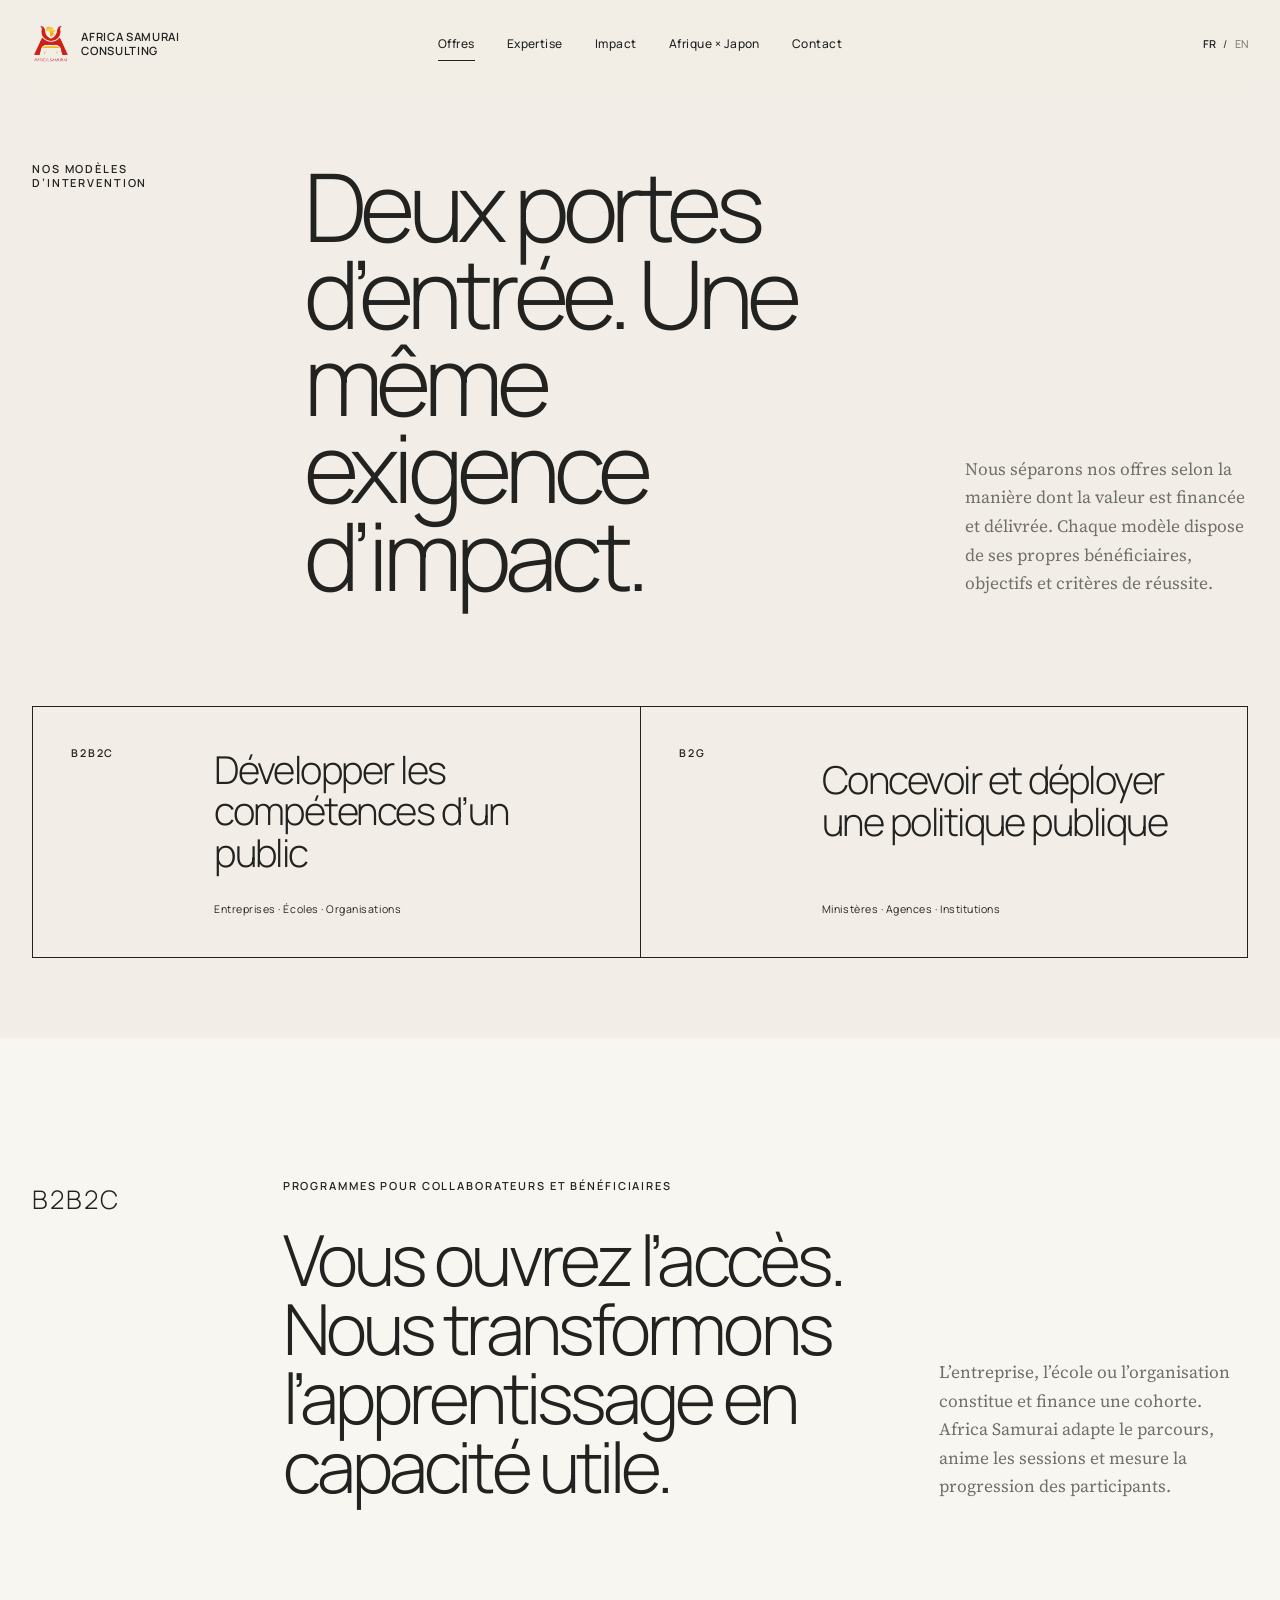
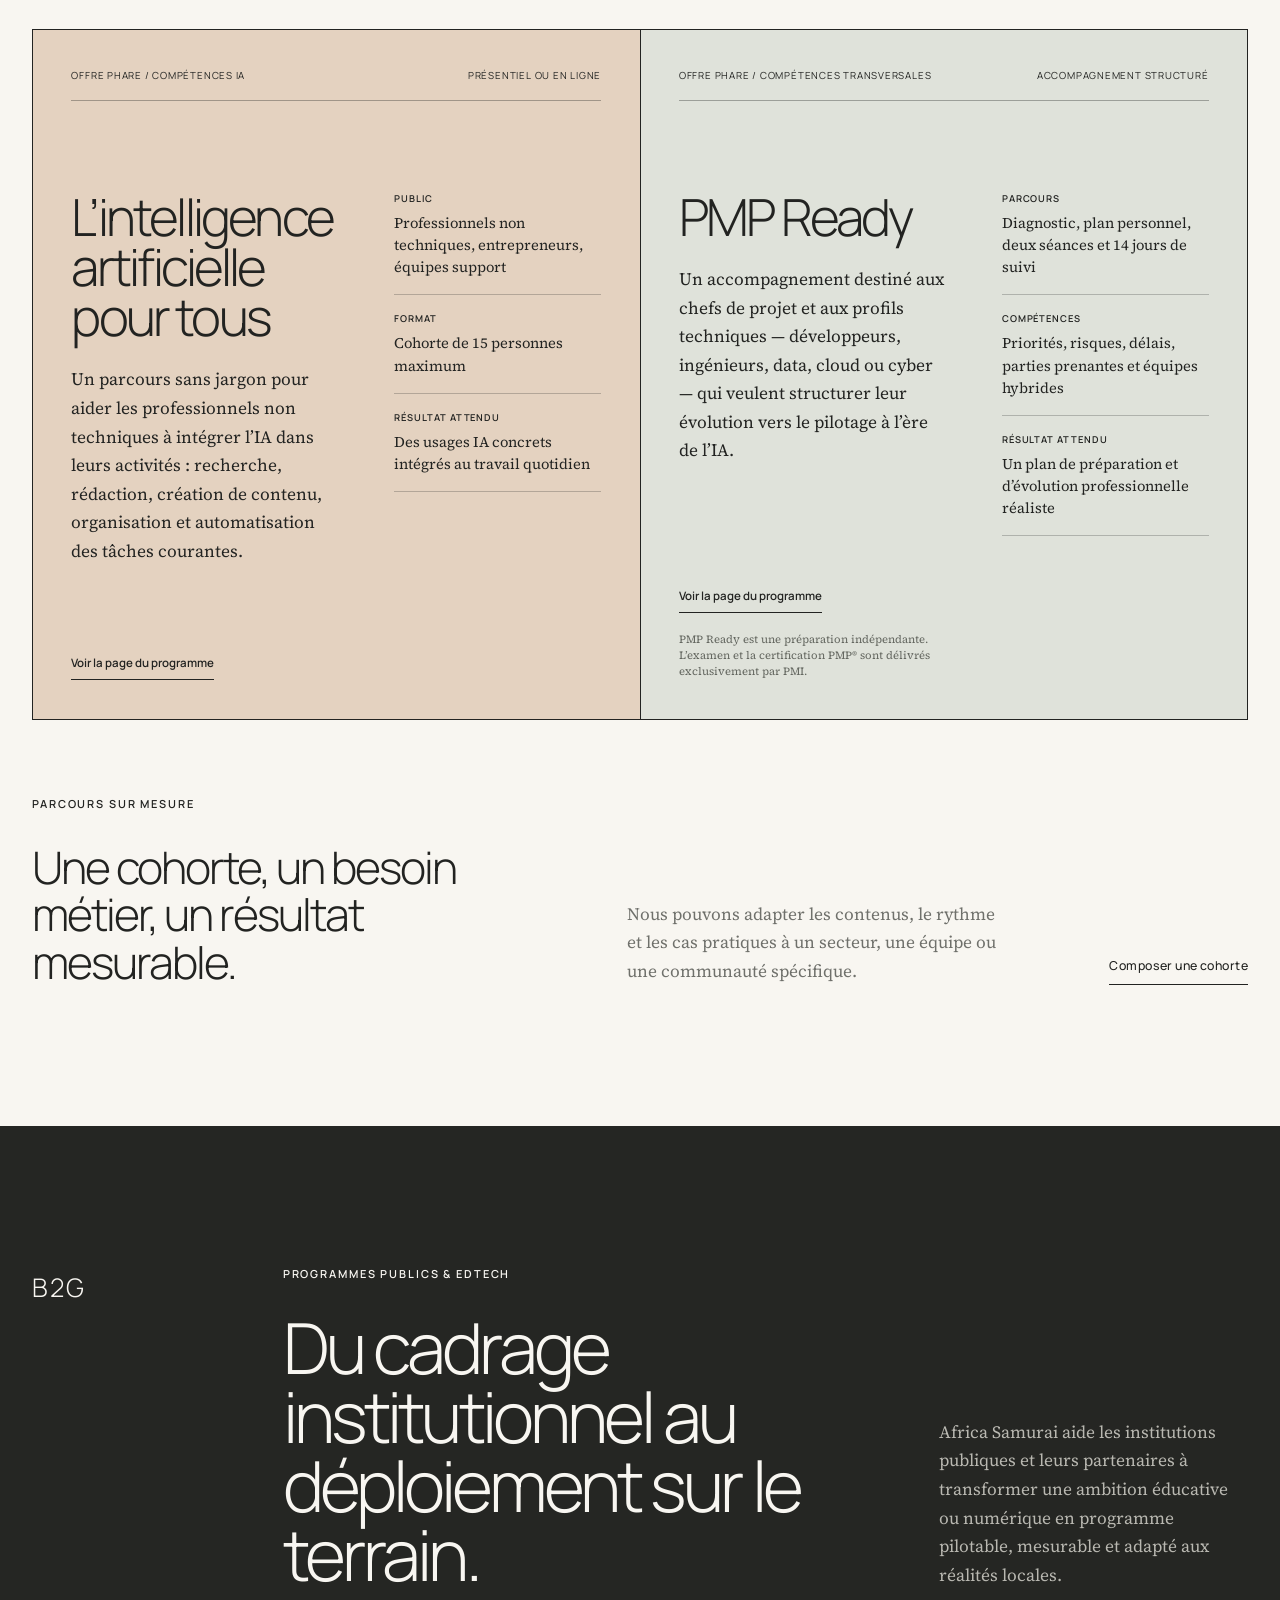
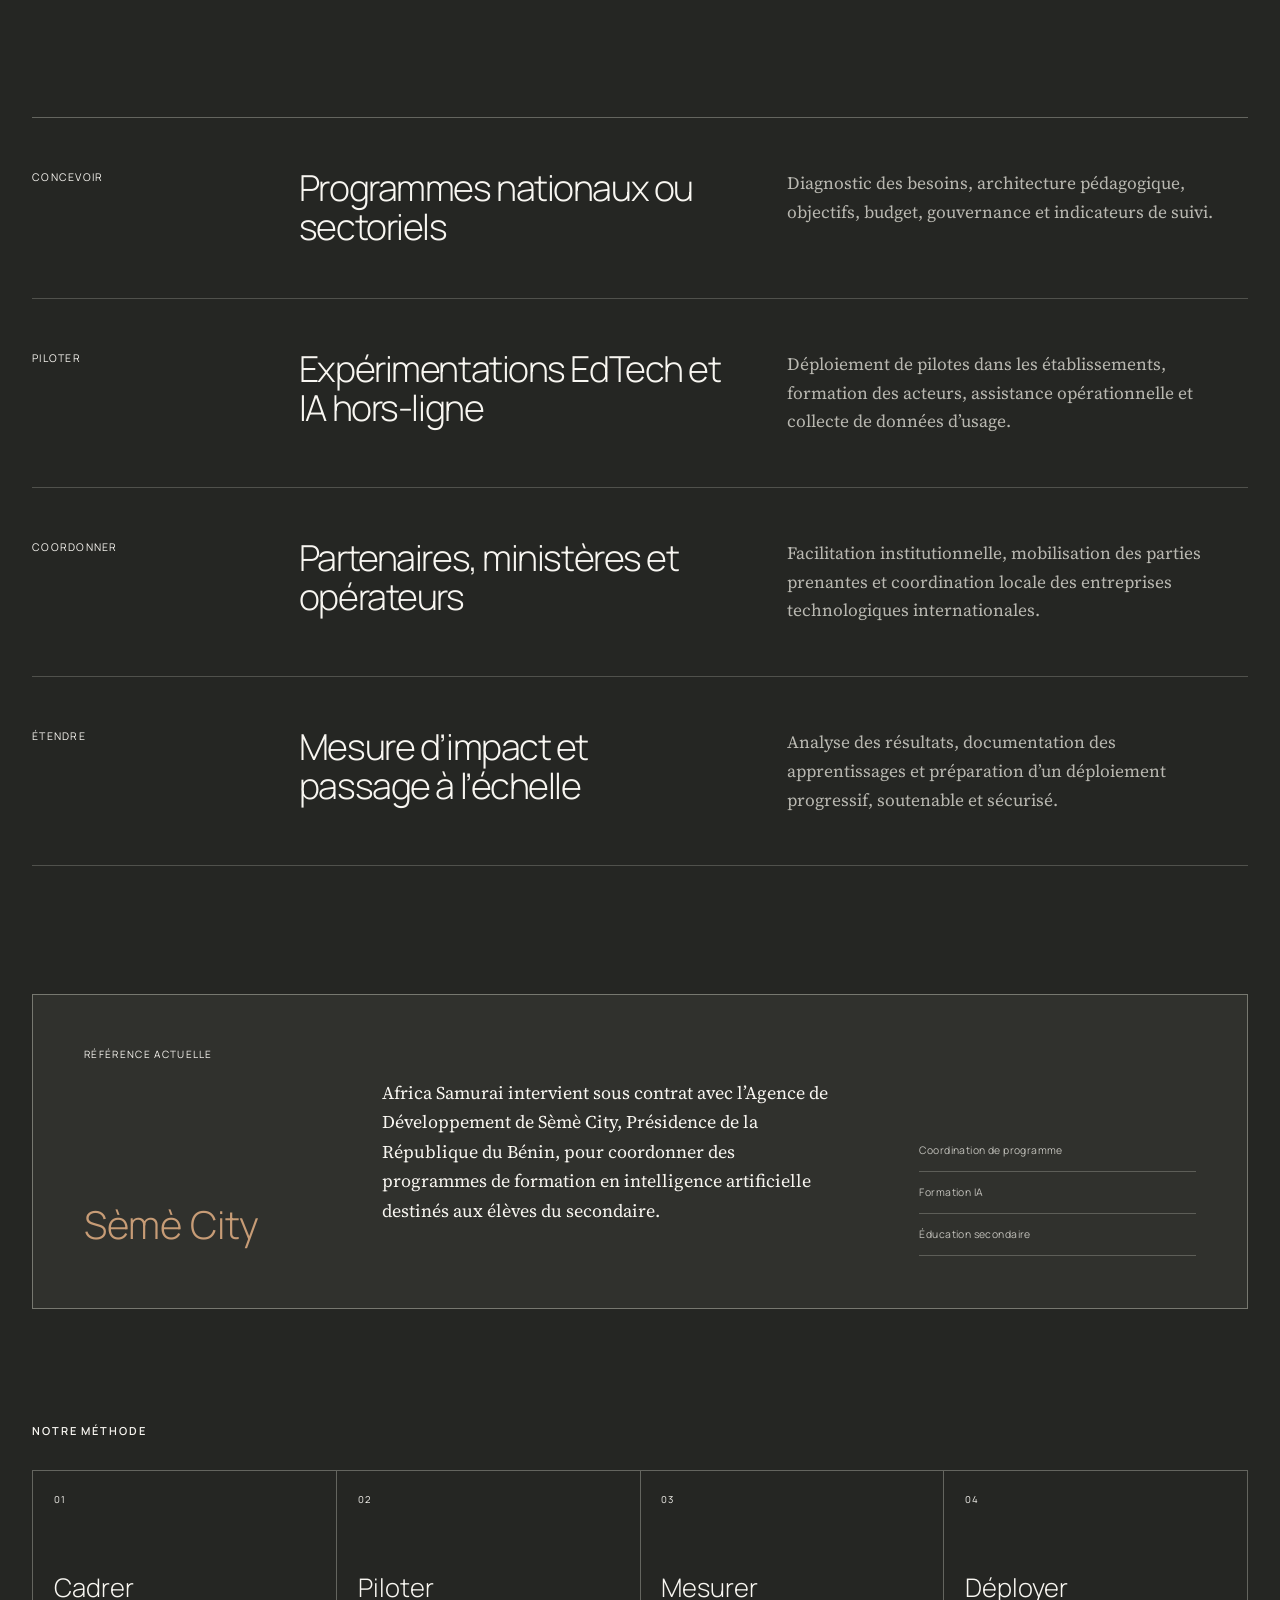
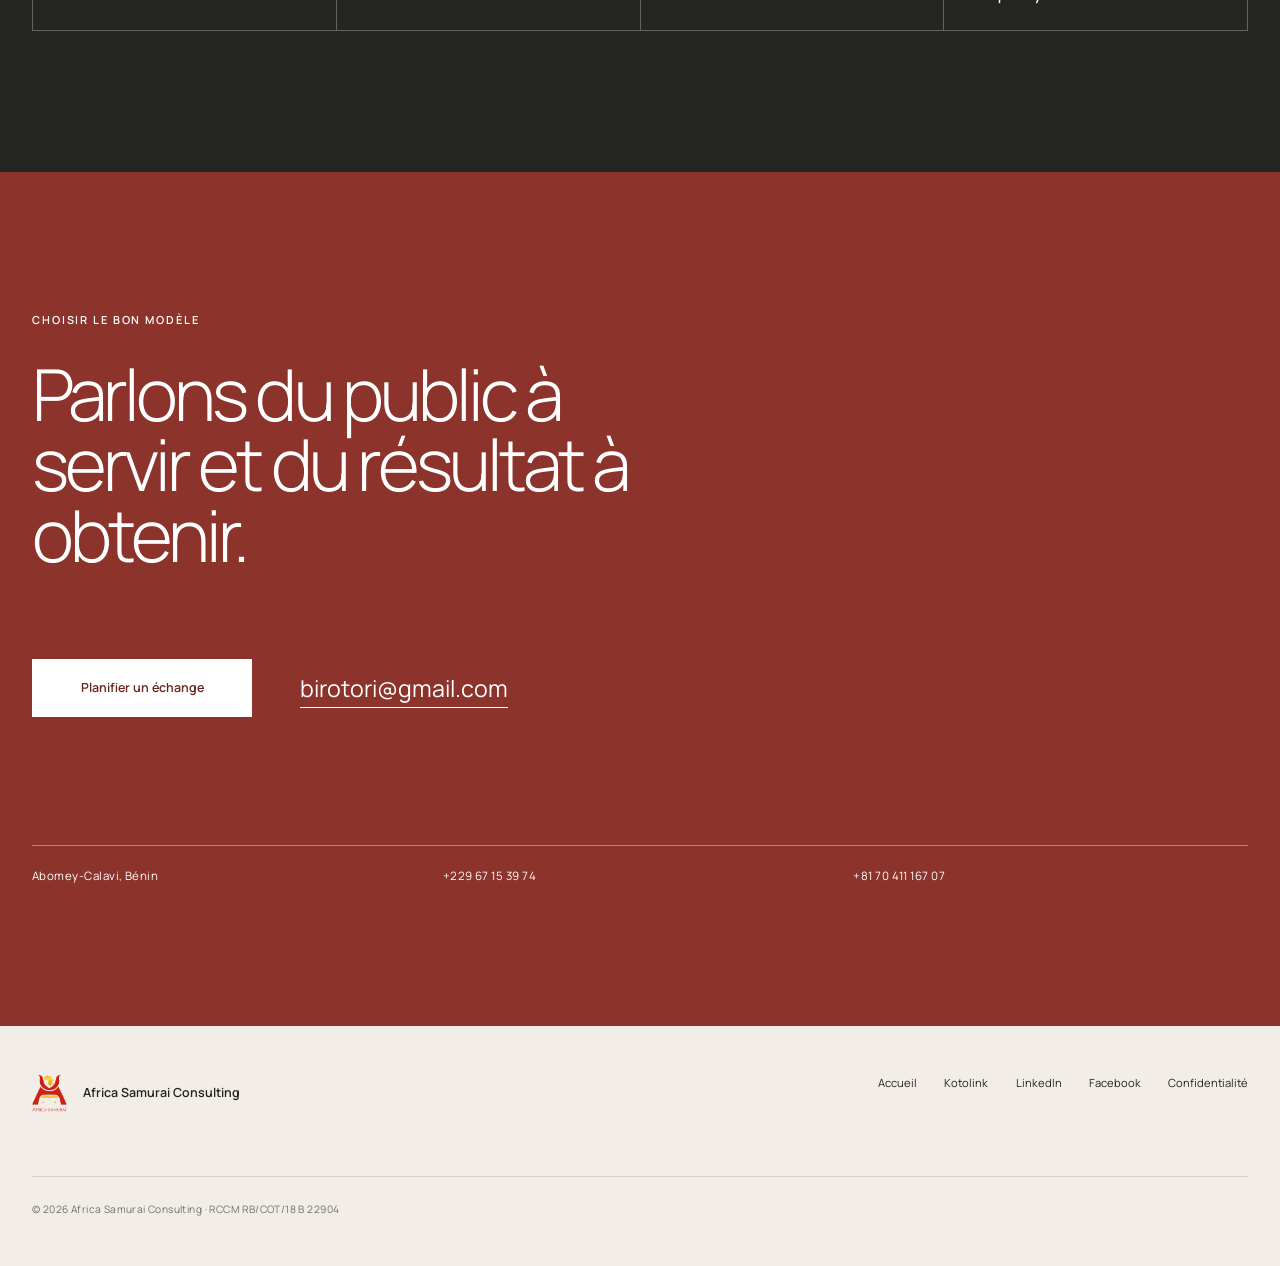
==== offres.html @ d0944535 "feat: ajouter les parcours d'offres B2B2C et B2G" ====
<!doctype html>
<html lang="fr">
<head>
  <meta charset="utf-8">
  <meta name="viewport" content="width=device-width, initial-scale=1">
  <meta name="description" content="Les offres B2B2C et B2G d’Africa Samurai Consulting : formation IA, préparation PMP, programmes publics, EdTech et déploiement institutionnel.">
  <meta name="theme-color" content="#f2eee7">
  <title>Nos offres — Africa Samurai Consulting</title>
  <link rel="icon" href="./assets/favicon.ico">
  <link rel="preconnect" href="https://fonts.googleapis.com">
  <link rel="preconnect" href="https://fonts.gstatic.com" crossorigin>
  <link href="https://fonts.googleapis.com/css2?family=Manrope:wght@300;400;500;600&family=Source+Serif+4:opsz,wght@8..60,400;8..60,500&display=swap" rel="stylesheet">
  <link rel="stylesheet" href="./style.css">
</head>
<body class="offers-page">
  <a class="skip-link" href="#main">Aller au contenu</a>

  <header class="site-header" id="top">
    <a class="brand" href="./index.html" aria-label="Africa Samurai Consulting, accueil">
      <span class="brand-mark">
        <img src="./assets/africa-samurai-logo.png" alt="">
      </span>
      <span class="brand-name">Africa Samurai<br>Consulting</span>
    </a>

    <nav class="desktop-nav" aria-label="Navigation principale">
      <a href="./offres.html" aria-current="page" data-copy-fr="Offres" data-copy-en="Offers">Offres</a>
      <a href="./index.html#expertise" data-copy-fr="Expertise" data-copy-en="Expertise">Expertise</a>
      <a href="./index.html#impact" data-copy-fr="Impact" data-copy-en="Impact">Impact</a>
      <a href="./index.html#japan" data-copy-fr="Afrique × Japon" data-copy-en="Africa × Japan">Afrique × Japon</a>
      <a href="#contact" data-copy-fr="Contact" data-copy-en="Contact">Contact</a>
    </nav>

    <div class="header-actions">
      <div class="language-switch" aria-label="Langue">
        <button type="button" class="language-button is-active" data-language="fr" aria-pressed="true">FR</button>
        <span aria-hidden="true">/</span>
        <button type="button" class="language-button" data-language="en" aria-pressed="false">EN</button>
      </div>
      <button class="menu-button" type="button" aria-expanded="false" aria-controls="mobile-nav">
        <span></span><span></span>
        <span class="sr-only">Ouvrir le menu</span>
      </button>
    </div>
  </header>

  <nav class="mobile-nav" id="mobile-nav" aria-label="Navigation mobile" aria-hidden="true">
    <a href="./offres.html" aria-current="page" data-copy-fr="Offres" data-copy-en="Offers">Offres</a>
    <a href="./index.html#expertise" data-copy-fr="Expertise" data-copy-en="Expertise">Expertise</a>
    <a href="./index.html#impact" data-copy-fr="Impact" data-copy-en="Impact">Impact</a>
    <a href="./index.html#japan" data-copy-fr="Afrique × Japon" data-copy-en="Africa × Japan">Afrique × Japon</a>
    <a href="#contact" data-copy-fr="Contact" data-copy-en="Contact">Contact</a>
  </nav>

  <main id="main">
    <section class="offers-hero section-shell">
      <div class="offers-intro reveal">
        <p class="eyebrow" data-copy-fr="Nos modèles d’intervention" data-copy-en="Our delivery models">Nos modèles d’intervention</p>
        <h1 data-copy-fr="Deux portes d’entrée. Une même exigence d’impact." data-copy-en="Two ways in. One standard of impact.">Deux portes d’entrée. Une même exigence d’impact.</h1>
        <p data-copy-fr="Nous séparons nos offres selon la manière dont la valeur est financée et délivrée. Chaque modèle dispose de ses propres bénéficiaires, objectifs et critères de réussite." data-copy-en="We separate our offers according to how value is funded and delivered. Each model has its own beneficiaries, objectives and success criteria.">
          Nous séparons nos offres selon la manière dont la valeur est financée et délivrée. Chaque modèle dispose de ses propres bénéficiaires, objectifs et critères de réussite.
        </p>
      </div>

      <div class="model-selector reveal" data-delay="120">
        <a class="model-choice model-choice--b2b2c" href="#b2b2c">
          <span>B2B2C</span>
          <strong data-copy-fr="Développer les compétences d’un public" data-copy-en="Build the capabilities of an audience">Développer les compétences d’un public</strong>
          <small data-copy-fr="Entreprises · Écoles · Organisations" data-copy-en="Companies · Schools · Organisations">Entreprises · Écoles · Organisations</small>
        </a>
        <a class="model-choice model-choice--b2g" href="#b2g">
          <span>B2G</span>
          <strong data-copy-fr="Concevoir et déployer une politique publique" data-copy-en="Design and deliver a public programme">Concevoir et déployer une politique publique</strong>
          <small data-copy-fr="Ministères · Agences · Institutions" data-copy-en="Ministries · Agencies · Institutions">Ministères · Agences · Institutions</small>
        </a>
      </div>
    </section>

    <section class="model-section model-section--b2b2c" id="b2b2c">
      <div class="section-shell">
        <div class="model-header">
          <div class="model-code reveal">B2B2C</div>
          <div class="model-title reveal" data-delay="80">
            <p class="eyebrow" data-copy-fr="Programmes pour collaborateurs et bénéficiaires" data-copy-en="Programmes for employees and beneficiaries">Programmes pour collaborateurs et bénéficiaires</p>
            <h2 data-copy-fr="Vous ouvrez l’accès. Nous transformons l’apprentissage en capacité utile." data-copy-en="You open access. We turn learning into useful capability.">
              Vous ouvrez l’accès. Nous transformons l’apprentissage en capacité utile.
            </h2>
          </div>
          <div class="model-explanation reveal" data-delay="160">
            <p data-copy-fr="L’entreprise, l’école ou l’organisation constitue et finance une cohorte. Africa Samurai adapte le parcours, anime les sessions et mesure la progression des participants." data-copy-en="The company, school or organisation forms and funds a cohort. Africa Samurai adapts the pathway, delivers the sessions and measures participant progress.">
              L’entreprise, l’école ou l’organisation constitue et finance une cohorte. Africa Samurai adapte le parcours, anime les sessions et mesure la progression des participants.
            </p>
          </div>
        </div>

        <div class="flagship-programmes">
          <article class="programme programme--ia reveal">
            <div class="programme-topline">
              <span data-copy-fr="Offre phare / Compétences IA" data-copy-en="Flagship / AI capabilities">Offre phare / Compétences IA</span>
              <span data-copy-fr="Présentiel ou en ligne" data-copy-en="In person or online">Présentiel ou en ligne</span>
            </div>
            <div class="programme-body">
              <div>
                <h3 data-copy-fr="L’intelligence artificielle pour tous" data-copy-en="Artificial intelligence for everyone">L’intelligence artificielle pour tous</h3>
                <p data-copy-fr="Un parcours sans jargon pour aider les professionnels non techniques à intégrer l’IA dans leurs activités : recherche, rédaction, création de contenu, organisation et automatisation des tâches courantes." data-copy-en="A jargon-free pathway helping non-technical professionals integrate AI into their work: research, writing, content creation, organisation and everyday task automation.">
                  Un parcours sans jargon pour aider les professionnels non techniques à intégrer l’IA dans leurs activités : recherche, rédaction, création de contenu, organisation et automatisation des tâches courantes.
                </p>
              </div>
              <dl class="programme-facts">
                <div>
                  <dt data-copy-fr="Public" data-copy-en="Audience">Public</dt>
                  <dd data-copy-fr="Professionnels non techniques, entrepreneurs, équipes support" data-copy-en="Non-technical professionals, entrepreneurs, support teams">Professionnels non techniques, entrepreneurs, équipes support</dd>
                </div>
                <div>
                  <dt data-copy-fr="Format" data-copy-en="Format">Format</dt>
                  <dd data-copy-fr="Cohorte de 15 personnes maximum" data-copy-en="Cohorts of up to 15 participants">Cohorte de 15 personnes maximum</dd>
                </div>
                <div>
                  <dt data-copy-fr="Résultat attendu" data-copy-en="Expected outcome">Résultat attendu</dt>
                  <dd data-copy-fr="Des usages IA concrets intégrés au travail quotidien" data-copy-en="Practical AI use cases embedded in daily work">Des usages IA concrets intégrés au travail quotidien</dd>
                </div>
              </dl>
            </div>
            <a class="programme-link" href="https://page.laforge-hub.com/ia-pour-tous" target="_blank" rel="noopener" data-copy-fr="Voir la page du programme" data-copy-en="View programme page">Voir la page du programme</a>
          </article>

          <article class="programme programme--pmp reveal">
            <div class="programme-topline">
              <span data-copy-fr="Offre phare / Compétences transversales" data-copy-en="Flagship / Cross-functional skills">Offre phare / Compétences transversales</span>
              <span data-copy-fr="Accompagnement structuré" data-copy-en="Structured support">Accompagnement structuré</span>
            </div>
            <div class="programme-body">
              <div>
                <h3>PMP Ready</h3>
                <p data-copy-fr="Un accompagnement destiné aux chefs de projet et aux profils techniques — développeurs, ingénieurs, data, cloud ou cyber — qui veulent structurer leur évolution vers le pilotage à l’ère de l’IA." data-copy-en="Support for project managers and technical profiles — developers, engineers, data, cloud or cyber specialists — seeking to structure their transition into leadership in the AI era.">
                  Un accompagnement destiné aux chefs de projet et aux profils techniques — développeurs, ingénieurs, data, cloud ou cyber — qui veulent structurer leur évolution vers le pilotage à l’ère de l’IA.
                </p>
              </div>
              <dl class="programme-facts">
                <div>
                  <dt data-copy-fr="Parcours" data-copy-en="Pathway">Parcours</dt>
                  <dd data-copy-fr="Diagnostic, plan personnel, deux séances et 14 jours de suivi" data-copy-en="Assessment, personal plan, two sessions and 14 days of follow-up">Diagnostic, plan personnel, deux séances et 14 jours de suivi</dd>
                </div>
                <div>
                  <dt data-copy-fr="Compétences" data-copy-en="Capabilities">Compétences</dt>
                  <dd data-copy-fr="Priorités, risques, délais, parties prenantes et équipes hybrides" data-copy-en="Priorities, risks, timelines, stakeholders and hybrid teams">Priorités, risques, délais, parties prenantes et équipes hybrides</dd>
                </div>
                <div>
                  <dt data-copy-fr="Résultat attendu" data-copy-en="Expected outcome">Résultat attendu</dt>
                  <dd data-copy-fr="Un plan de préparation et d’évolution professionnelle réaliste" data-copy-en="A realistic preparation and career development plan">Un plan de préparation et d’évolution professionnelle réaliste</dd>
                </div>
              </dl>
            </div>
            <a class="programme-link" href="https://page.laforge-hub.com/pmp-ready" target="_blank" rel="noopener" data-copy-fr="Voir la page du programme" data-copy-en="View programme page">Voir la page du programme</a>
            <p class="programme-disclaimer" data-copy-fr="PMP Ready est une préparation indépendante. L’examen et la certification PMP® sont délivrés exclusivement par PMI." data-copy-en="PMP Ready is an independent preparation programme. The PMP® exam and certification are delivered exclusively by PMI.">
              PMP Ready est une préparation indépendante. L’examen et la certification PMP® sont délivrés exclusivement par PMI.
            </p>
          </article>
        </div>

        <div class="cohort-strip reveal">
          <div>
            <p class="eyebrow" data-copy-fr="Parcours sur mesure" data-copy-en="Tailored pathways">Parcours sur mesure</p>
            <h3 data-copy-fr="Une cohorte, un besoin métier, un résultat mesurable." data-copy-en="One cohort, one business need, one measurable outcome.">Une cohorte, un besoin métier, un résultat mesurable.</h3>
          </div>
          <p data-copy-fr="Nous pouvons adapter les contenus, le rythme et les cas pratiques à un secteur, une équipe ou une communauté spécifique." data-copy-en="We can adapt content, pace and practical cases to a specific sector, team or community.">
            Nous pouvons adapter les contenus, le rythme et les cas pratiques à un secteur, une équipe ou une communauté spécifique.
          </p>
          <button class="text-link calendly-trigger" type="button" data-copy-fr="Composer une cohorte" data-copy-en="Build a cohort">Composer une cohorte</button>
        </div>
      </div>
    </section>

    <section class="model-section model-section--b2g" id="b2g">
      <div class="section-shell">
        <div class="model-header">
          <div class="model-code reveal">B2G</div>
          <div class="model-title reveal" data-delay="80">
            <p class="eyebrow" data-copy-fr="Programmes publics & EdTech" data-copy-en="Public programmes & EdTech">Programmes publics & EdTech</p>
            <h2 data-copy-fr="Du cadrage institutionnel au déploiement sur le terrain." data-copy-en="From institutional framing to field delivery.">Du cadrage institutionnel au déploiement sur le terrain.</h2>
          </div>
          <div class="model-explanation reveal" data-delay="160">
            <p data-copy-fr="Africa Samurai aide les institutions publiques et leurs partenaires à transformer une ambition éducative ou numérique en programme pilotable, mesurable et adapté aux réalités locales." data-copy-en="Africa Samurai helps public institutions and their partners turn an education or digital ambition into a manageable, measurable programme adapted to local realities.">
              Africa Samurai aide les institutions publiques et leurs partenaires à transformer une ambition éducative ou numérique en programme pilotable, mesurable et adapté aux réalités locales.
            </p>
          </div>
        </div>

        <div class="government-capabilities">
          <article class="government-row reveal">
            <span data-copy-fr="Concevoir" data-copy-en="Design">Concevoir</span>
            <h3 data-copy-fr="Programmes nationaux ou sectoriels" data-copy-en="National or sector programmes">Programmes nationaux ou sectoriels</h3>
            <p data-copy-fr="Diagnostic des besoins, architecture pédagogique, objectifs, budget, gouvernance et indicateurs de suivi." data-copy-en="Needs assessment, learning architecture, objectives, budget, governance and monitoring indicators.">
              Diagnostic des besoins, architecture pédagogique, objectifs, budget, gouvernance et indicateurs de suivi.
            </p>
          </article>
          <article class="government-row reveal">
            <span data-copy-fr="Piloter" data-copy-en="Pilot">Piloter</span>
            <h3 data-copy-fr="Expérimentations EdTech et IA hors-ligne" data-copy-en="EdTech and offline AI pilots">Expérimentations EdTech et IA hors-ligne</h3>
            <p data-copy-fr="Déploiement de pilotes dans les établissements, formation des acteurs, assistance opérationnelle et collecte de données d’usage." data-copy-en="Deployment of school pilots, stakeholder training, operational support and usage data collection.">
              Déploiement de pilotes dans les établissements, formation des acteurs, assistance opérationnelle et collecte de données d’usage.
            </p>
          </article>
          <article class="government-row reveal">
            <span data-copy-fr="Coordonner" data-copy-en="Coordinate">Coordonner</span>
            <h3 data-copy-fr="Partenaires, ministères et opérateurs" data-copy-en="Partners, ministries and operators">Partenaires, ministères et opérateurs</h3>
            <p data-copy-fr="Facilitation institutionnelle, mobilisation des parties prenantes et coordination locale des entreprises technologiques internationales." data-copy-en="Institutional facilitation, stakeholder mobilisation and local coordination of international technology companies.">
              Facilitation institutionnelle, mobilisation des parties prenantes et coordination locale des entreprises technologiques internationales.
            </p>
          </article>
          <article class="government-row reveal">
            <span data-copy-fr="Étendre" data-copy-en="Scale">Étendre</span>
            <h3 data-copy-fr="Mesure d’impact et passage à l’échelle" data-copy-en="Impact measurement and scale-up">Mesure d’impact et passage à l’échelle</h3>
            <p data-copy-fr="Analyse des résultats, documentation des apprentissages et préparation d’un déploiement progressif, soutenable et sécurisé." data-copy-en="Results analysis, learning documentation and preparation for gradual, sustainable and secure deployment.">
              Analyse des résultats, documentation des apprentissages et préparation d’un déploiement progressif, soutenable et sécurisé.
            </p>
          </article>
        </div>

        <div class="public-proof reveal">
          <div class="public-proof-label">
            <span data-copy-fr="Référence actuelle" data-copy-en="Current reference">Référence actuelle</span>
            <strong>Sèmè City</strong>
          </div>
          <p data-copy-fr="Africa Samurai intervient sous contrat avec l’Agence de Développement de Sèmè City, Présidence de la République du Bénin, pour coordonner des programmes de formation en intelligence artificielle destinés aux élèves du secondaire." data-copy-en="Africa Samurai is contracted by the Sèmè City Development Agency, Presidency of the Republic of Benin, to coordinate artificial intelligence training programmes for secondary-school students.">
            Africa Samurai intervient sous contrat avec l’Agence de Développement de Sèmè City, Présidence de la République du Bénin, pour coordonner des programmes de formation en intelligence artificielle destinés aux élèves du secondaire.
          </p>
          <div class="public-proof-meta">
            <span data-copy-fr="Coordination de programme" data-copy-en="Programme coordination">Coordination de programme</span>
            <span data-copy-fr="Formation IA" data-copy-en="AI training">Formation IA</span>
            <span data-copy-fr="Éducation secondaire" data-copy-en="Secondary education">Éducation secondaire</span>
          </div>
        </div>

        <div class="b2g-process reveal">
          <p class="eyebrow" data-copy-fr="Notre méthode" data-copy-en="Our method">Notre méthode</p>
          <ol>
            <li><span>01</span><strong data-copy-fr="Cadrer" data-copy-en="Frame">Cadrer</strong></li>
            <li><span>02</span><strong data-copy-fr="Piloter" data-copy-en="Pilot">Piloter</strong></li>
            <li><span>03</span><strong data-copy-fr="Mesurer" data-copy-en="Measure">Mesurer</strong></li>
            <li><span>04</span><strong data-copy-fr="Déployer" data-copy-en="Scale">Déployer</strong></li>
          </ol>
        </div>
      </div>
    </section>

    <section class="contact" id="contact">
      <div class="contact-inner section-shell reveal">
        <p class="eyebrow" data-copy-fr="Choisir le bon modèle" data-copy-en="Choose the right model">Choisir le bon modèle</p>
        <h2 data-copy-fr="Parlons du public à servir et du résultat à obtenir." data-copy-en="Let’s discuss who you need to serve and what must change.">Parlons du public à servir et du résultat à obtenir.</h2>
        <div class="contact-actions">
          <button class="contact-button calendly-trigger" type="button" data-copy-fr="Planifier un échange" data-copy-en="Schedule a conversation">Planifier un échange</button>
          <a class="contact-email" href="mailto:birotori@gmail.com">birotori@gmail.com</a>
        </div>
        <div class="contact-meta">
          <span>Abomey-Calavi, Bénin</span>
          <span>+229 67 15 39 74</span>
          <span>+81 70 411 167 07</span>
        </div>
      </div>
    </section>
  </main>

  <footer class="site-footer section-shell">
    <div class="footer-brand">
      <img src="./assets/africa-samurai-logo.png" alt="">
      <p>Africa Samurai Consulting</p>
    </div>
    <div class="footer-links">
      <a href="./index.html" data-copy-fr="Accueil" data-copy-en="Home">Accueil</a>
      <a href="https://kotolink.org/" target="_blank" rel="noopener">Kotolink</a>
      <a href="https://www.linkedin.com/company/africa-samurai-consulting" target="_blank" rel="noopener">LinkedIn</a>
      <a href="https://www.facebook.com/AfricaSamurai" target="_blank" rel="noopener">Facebook</a>
      <a href="./privacy-policy.html" data-copy-fr="Confidentialité" data-copy-en="Privacy">Confidentialité</a>
    </div>
    <p class="footer-legal">© <span id="year"></span> Africa Samurai Consulting · RCCM RB/COT/18 B 22904</p>
  </footer>

  <dialog class="calendly-modal" id="calendly-modal">
    <button class="modal-close" type="button" aria-label="Fermer">Fermer</button>
    <iframe title="Prendre rendez-vous avec Africa Samurai Consulting" src="https://calendly.com/baroka/connecting-meeting"></iframe>
  </dialog>

  <script src="./script.js"></script>
</body>
</html>
---- style.css ----
:root {
  --paper: #f2eee7;
  --paper-light: #f8f6f1;
  --ink: #222321;
  --muted: #6f706b;
  --line: #d6d0c7;
  --brick: #8c332b;
  --brick-dark: #69241f;
  --clay: #c79c76;
  --sage: #939b8d;
  --white: #fff;
  --sans: "Manrope", "Helvetica Neue", Arial, sans-serif;
  --serif: "Source Serif 4", Georgia, serif;
  --shell: min(1320px, calc(100vw - 64px));
  --section-space: clamp(6rem, 11vw, 11rem);
  --ease: cubic-bezier(.22, 1, .36, 1);
}

*,
*::before,
*::after {
  box-sizing: border-box;
}

html {
  scroll-behavior: smooth;
  background: var(--paper);
}

body {
  margin: 0;
  color: var(--ink);
  background: var(--paper);
  font-family: var(--serif);
  font-size: clamp(1rem, .97rem + .14vw, 1.1rem);
  line-height: 1.65;
  overflow-x: hidden;
  -webkit-font-smoothing: antialiased;
}

body.menu-open {
  overflow: hidden;
}

img {
  display: block;
  max-width: 100%;
}

a,
button {
  color: inherit;
}

button {
  font: inherit;
}

a:focus-visible,
button:focus-visible {
  outline: 2px solid var(--brick);
  outline-offset: 5px;
}

.sr-only {
  position: absolute;
  width: 1px;
  height: 1px;
  padding: 0;
  margin: -1px;
  overflow: hidden;
  clip: rect(0, 0, 0, 0);
  white-space: nowrap;
  border: 0;
}

.skip-link {
  position: fixed;
  top: 12px;
  left: 12px;
  z-index: 1000;
  padding: .7rem 1rem;
  background: var(--ink);
  color: var(--white);
  transform: translateY(-150%);
}

.skip-link:focus {
  transform: translateY(0);
}

.section-shell {
  width: var(--shell);
  margin-inline: auto;
}

.site-header {
  position: fixed;
  inset: 0 0 auto;
  z-index: 100;
  display: grid;
  grid-template-columns: 1fr auto 1fr;
  align-items: center;
  min-height: 88px;
  padding: 12px max(32px, calc((100vw - 1320px) / 2));
  border-bottom: 1px solid transparent;
  background: rgba(242, 238, 231, .92);
  backdrop-filter: blur(14px);
  transition: min-height .35s ease, border-color .35s ease, background-color .35s ease;
}

.site-header.is-scrolled {
  min-height: 70px;
  border-color: var(--line);
  background: rgba(248, 246, 241, .96);
}

.brand {
  display: inline-flex;
  align-items: center;
  gap: .7rem;
  width: max-content;
  color: var(--ink);
  text-decoration: none;
}

.brand-mark {
  display: grid;
  place-items: center;
  width: 38px;
  height: 38px;
  overflow: hidden;
}

.brand-mark img {
  width: 34px;
  height: 37px;
  object-fit: cover;
  object-position: top;
}

.brand-name {
  font-family: var(--sans);
  font-size: .71rem;
  font-weight: 600;
  line-height: 1.15;
  letter-spacing: .06em;
  text-transform: uppercase;
}

.desktop-nav {
  display: flex;
  align-items: center;
  gap: clamp(1.25rem, 2.5vw, 2.75rem);
  font-family: var(--sans);
  font-size: .75rem;
  font-weight: 500;
  letter-spacing: .04em;
}

.desktop-nav a {
  position: relative;
  text-decoration: none;
}

.desktop-nav a::after {
  content: "";
  position: absolute;
  right: 0;
  bottom: -.45rem;
  left: 0;
  height: 1px;
  background: currentColor;
  transform: scaleX(0);
  transform-origin: right;
  transition: transform .4s var(--ease);
}

.desktop-nav a:hover::after {
  transform: scaleX(1);
  transform-origin: left;
}

.desktop-nav a[aria-current="page"]::after {
  transform: scaleX(1);
}

.header-actions {
  display: flex;
  align-items: center;
  justify-content: flex-end;
  gap: 1.5rem;
}

.language-switch {
  display: flex;
  align-items: center;
  gap: .45rem;
  font-family: var(--sans);
  font-size: .68rem;
  letter-spacing: .08em;
}

.language-button {
  padding: .25rem 0;
  border: 0;
  background: transparent;
  color: var(--muted);
  cursor: pointer;
}

.language-button.is-active {
  color: var(--ink);
  font-weight: 600;
}

.menu-button {
  display: none;
  width: 38px;
  height: 38px;
  padding: 10px 6px;
  border: 0;
  background: transparent;
  cursor: pointer;
}

.menu-button span:not(.sr-only) {
  display: block;
  height: 1px;
  margin: 5px 0;
  background: var(--ink);
  transition: transform .3s ease;
}

.menu-button[aria-expanded="true"] span:first-child {
  transform: translateY(3px) rotate(45deg);
}

.menu-button[aria-expanded="true"] span:nth-child(2) {
  transform: translateY(-3px) rotate(-45deg);
}

.mobile-nav {
  position: fixed;
  inset: 0;
  z-index: 90;
  display: none;
  align-content: center;
  gap: .6rem;
  padding: 110px 28px 40px;
  background: var(--paper-light);
  transform: translateY(-100%);
  transition: transform .6s var(--ease);
}

.mobile-nav.is-open {
  transform: translateY(0);
}

.mobile-nav a {
  padding: .65rem 0;
  border-bottom: 1px solid var(--line);
  font-family: var(--sans);
  font-size: clamp(2rem, 8vw, 3.3rem);
  font-weight: 300;
  line-height: 1.1;
  text-decoration: none;
}

.hero {
  min-height: 100svh;
  padding: clamp(8.5rem, 14vh, 11rem) max(32px, calc((100vw - 1320px) / 2)) 0;
  background: var(--paper);
}

.hero-grid {
  display: grid;
  grid-template-columns: minmax(0, 7fr) minmax(340px, 5fr);
  gap: clamp(3rem, 8vw, 8rem);
  align-items: center;
  min-height: calc(100svh - 205px);
}

.eyebrow {
  margin: 0 0 2rem;
  font-family: var(--sans);
  font-size: .69rem;
  font-weight: 600;
  line-height: 1.3;
  letter-spacing: .17em;
  text-transform: uppercase;
}

.hero h1 {
  max-width: 900px;
  margin: 0;
  font-family: var(--sans);
  font-size: clamp(3.75rem, 7.3vw, 8rem);
  font-weight: 300;
  letter-spacing: -.065em;
  line-height: .92;
}

.hero h1 span,
.hero h1 em {
  display: block;
}

.hero h1 em {
  margin-left: .55em;
  color: var(--brick);
  font-family: var(--serif);
  font-weight: 400;
  letter-spacing: -.055em;
}

.hero-intro {
  max-width: 610px;
  margin: clamp(2rem, 5vw, 4rem) 0 0 clamp(1rem, 7vw, 8rem);
  color: #4f504c;
  font-size: clamp(1.12rem, 1rem + .5vw, 1.45rem);
  line-height: 1.55;
}

.hero-actions {
  display: flex;
  flex-wrap: wrap;
  gap: 1.1rem 2.2rem;
  margin: 2rem 0 0 clamp(1rem, 7vw, 8rem);
}

.text-link {
  position: relative;
  padding: .3rem 0 .5rem;
  border: 0;
  border-bottom: 1px solid currentColor;
  background: transparent;
  font-family: var(--sans);
  font-size: .77rem;
  font-weight: 500;
  letter-spacing: .035em;
  text-decoration: none;
  cursor: pointer;
  transition: color .25s ease;
}

.text-link:hover {
  color: var(--brick);
}

.text-link--strong {
  color: var(--brick);
}

.hero-visual {
  position: relative;
  align-self: stretch;
  min-height: 520px;
  padding: 4vh 0 3rem;
}

.hero-photo {
  position: absolute;
  inset: 4vh 0 4.5rem;
  overflow: hidden;
  background: var(--clay);
}

.hero-photo::after {
  content: "";
  position: absolute;
  inset: 0;
  background: rgba(67, 45, 31, .12);
  mix-blend-mode: multiply;
  pointer-events: none;
}

.hero-photo img {
  width: 100%;
  height: 115%;
  object-fit: cover;
  object-position: 52% center;
  filter: saturate(.7) contrast(.95) sepia(.08);
  transform: translateY(-6%);
  will-change: transform;
}

.hero-caption {
  position: absolute;
  right: 0;
  bottom: 0;
  left: 12%;
  display: grid;
  grid-template-columns: auto 1fr;
  gap: 1.2rem;
  align-items: start;
  padding: 1.15rem 1.35rem;
  background: var(--paper-light);
  font-family: var(--sans);
}

.hero-caption span {
  color: var(--brick);
  font-size: .65rem;
  letter-spacing: .12em;
}

.hero-caption p {
  max-width: 29ch;
  margin: 0;
  font-size: .76rem;
  line-height: 1.5;
}

.hero-stamp {
  position: absolute;
  top: 1.2rem;
  right: -1.4rem;
  z-index: 2;
  padding: .65rem .8rem;
  border: 1px solid var(--ink);
  background: var(--paper);
  font-family: var(--sans);
  font-size: .58rem;
  letter-spacing: .18em;
  transform: rotate(90deg);
  transform-origin: bottom right;
}

.hero-index {
  display: grid;
  grid-template-columns: repeat(4, 1fr);
  margin-top: clamp(2rem, 5vh, 4rem);
  border-top: 1px solid var(--line);
  font-family: var(--sans);
  font-size: .65rem;
  letter-spacing: .07em;
  text-transform: uppercase;
}

.hero-index span {
  min-height: 62px;
  padding: 1rem 1rem 1rem 0;
  border-right: 1px solid var(--line);
}

.hero-index span:not(:first-child) {
  padding-left: 1rem;
}

.hero-index span:last-child {
  border-right: 0;
}

.statement {
  display: grid;
  grid-template-columns: 1fr 6fr 3fr;
  gap: clamp(2rem, 5vw, 5rem);
  padding-block: var(--section-space);
  border-bottom: 1px solid var(--line);
}

.section-number {
  padding-top: .2rem;
  font-family: var(--sans);
  font-size: .67rem;
  letter-spacing: .15em;
}

.statement h2,
.section-heading h2,
.japan-heading h2,
.impact h2,
.contact h2 {
  margin: 0;
  font-family: var(--sans);
  font-size: clamp(2.8rem, 5.6vw, 6.2rem);
  font-weight: 300;
  letter-spacing: -.055em;
  line-height: .98;
}

.statement-detail {
  align-self: end;
  max-width: 42ch;
}

.statement-detail p {
  margin: 0;
}

.statement-detail .serif-note {
  margin-top: 2rem;
  padding-left: 1.4rem;
  border-left: 2px solid var(--brick);
  color: var(--brick-dark);
  font-size: 1.15rem;
  font-style: italic;
}

.expertise {
  padding-block: var(--section-space);
}

.section-heading {
  display: grid;
  grid-template-columns: 1.6fr .65fr;
  gap: clamp(2rem, 8vw, 9rem);
  align-items: end;
  margin-bottom: clamp(4rem, 8vw, 7rem);
}

.section-heading > p {
  max-width: 42ch;
  margin: 0;
  color: var(--muted);
}

.service-list {
  border-top: 1px solid var(--ink);
}

.service-row {
  display: grid;
  grid-template-columns: .55fr 1.25fr 1.4fr;
  gap: clamp(1.5rem, 4vw, 4.5rem);
  align-items: start;
  padding: clamp(2rem, 4vw, 3.7rem) 0;
  border-bottom: 1px solid var(--line);
  transition: color .35s ease, padding .45s var(--ease);
}

.service-row:hover {
  padding-left: 1rem;
  color: var(--brick-dark);
}

.service-index {
  font-family: var(--sans);
  font-size: .68rem;
  letter-spacing: .14em;
}

.service-row h3 {
  margin: 0;
  font-family: var(--sans);
  font-size: clamp(1.55rem, 2.5vw, 2.6rem);
  font-weight: 300;
  letter-spacing: -.035em;
  line-height: 1.1;
}

.service-row p {
  max-width: 52ch;
  margin: 0;
  color: var(--muted);
}

.impact {
  background: #252623;
  color: var(--paper-light);
}

.impact-inner {
  display: grid;
  grid-template-columns: .9fr 1.2fr;
  gap: clamp(4rem, 9vw, 10rem);
  padding-block: var(--section-space);
}

.impact-lead {
  position: sticky;
  top: 120px;
  align-self: start;
}

.impact-lead h2 {
  font-size: clamp(2.8rem, 5vw, 5.4rem);
}

.text-link--light {
  display: inline-block;
  margin-top: 3rem;
  color: var(--paper-light);
}

.impact-grid {
  display: grid;
  grid-template-columns: 1fr 1fr;
  border-top: 1px solid #50514c;
}

.metric {
  min-height: 260px;
  padding: clamp(1.7rem, 3vw, 3rem);
  border-right: 1px solid #50514c;
  border-bottom: 1px solid #50514c;
}

.metric:nth-child(even) {
  border-right: 0;
}

.metric strong,
.metric > span {
  font-family: var(--sans);
  font-size: clamp(3.8rem, 6vw, 6.8rem);
  font-weight: 300;
  letter-spacing: -.06em;
  line-height: 1;
}

.metric > span {
  color: var(--clay);
}

.metric p {
  max-width: 24ch;
  margin: 2.5rem 0 0;
  color: #c7c5be;
}

.metric--year strong {
  color: var(--clay);
}

.japan {
  padding-block: var(--section-space);
}

.japan-heading {
  display: grid;
  grid-template-columns: .65fr 2fr;
  gap: clamp(3rem, 8vw, 10rem);
}

.japan-heading h2 {
  max-width: 16ch;
}

.bridge {
  display: grid;
  grid-template-columns: 1fr .7fr 1fr .7fr 1fr;
  align-items: center;
  margin: clamp(5rem, 10vw, 9rem) 0;
}

.bridge-node {
  min-height: 150px;
  padding: 1.6rem;
  border: 1px solid var(--ink);
}

.bridge-node span {
  display: block;
  margin-bottom: 2.5rem;
  font-family: var(--sans);
  font-size: .62rem;
  letter-spacing: .14em;
  text-transform: uppercase;
}

.bridge-node strong {
  display: block;
  font-family: var(--sans);
  font-size: clamp(1rem, 1.4vw, 1.3rem);
  font-weight: 400;
  line-height: 1.35;
}

.bridge-node--center {
  border-color: var(--brick);
  background: var(--brick);
  color: var(--white);
}

.bridge-line {
  position: relative;
  height: 1px;
  background: var(--ink);
}

.bridge-line i {
  position: absolute;
  top: -3px;
  right: 0;
  width: 7px;
  height: 7px;
  border-radius: 50%;
  background: var(--brick);
}

.case-study {
  display: grid;
  grid-template-columns: .55fr 1.35fr 1fr;
  gap: clamp(2rem, 6vw, 7rem);
  padding: clamp(2.2rem, 5vw, 4.5rem) 0;
  border-top: 1px solid var(--ink);
  border-bottom: 1px solid var(--ink);
}

.case-index {
  font-family: var(--sans);
  font-size: .67rem;
  letter-spacing: .15em;
}

.case-copy h3 {
  margin: 0 0 1.5rem;
  font-family: var(--sans);
  font-size: clamp(1.8rem, 3vw, 3.1rem);
  font-weight: 300;
  letter-spacing: -.04em;
  line-height: 1.05;
}

.case-copy p {
  max-width: 53ch;
  margin: 0;
}

.case-points {
  margin: 0;
  padding: 0;
  list-style: none;
}

.case-points li {
  padding: 1rem 0;
  border-bottom: 1px solid var(--line);
}

.case-points li:first-child {
  padding-top: 0;
}

.partners {
  padding-block: var(--section-space);
}

.section-heading--compact {
  grid-template-columns: 1fr;
  margin-bottom: 4rem;
}

.logo-grid {
  display: grid;
  grid-template-columns: repeat(6, 1fr);
  border-top: 1px solid var(--line);
  border-left: 1px solid var(--line);
}

.logo-grid figure {
  display: grid;
  place-items: center;
  min-height: 150px;
  margin: 0;
  padding: 2rem;
  border-right: 1px solid var(--line);
  border-bottom: 1px solid var(--line);
  background: var(--paper-light);
}

.logo-grid img {
  max-width: 110px;
  max-height: 52px;
  filter: grayscale(1);
  opacity: .68;
  transition: filter .3s ease, opacity .3s ease, transform .4s var(--ease);
}

.logo-grid figure:hover img {
  filter: grayscale(0);
  opacity: 1;
  transform: scale(1.04);
}

.founder {
  display: grid;
  grid-template-columns: 1fr 1.2fr;
  gap: clamp(3rem, 10vw, 11rem);
  align-items: center;
  padding-bottom: var(--section-space);
}

.founder-photo {
  height: min(64vw, 670px);
  max-height: 670px;
  overflow: hidden;
  background: var(--clay);
}

.founder-photo img {
  width: 100%;
  height: 112%;
  object-fit: cover;
  object-position: center;
  filter: saturate(.68) contrast(.96);
  transform: translateY(-5%);
  will-change: transform;
}

.founder-copy blockquote {
  max-width: 18ch;
  margin: 0;
  font-family: var(--sans);
  font-size: clamp(2rem, 4vw, 4.4rem);
  font-weight: 300;
  letter-spacing: -.05em;
  line-height: 1.06;
}

.founder-meta {
  display: grid;
  gap: .2rem;
  margin-top: 3rem;
  font-family: var(--sans);
  font-size: .78rem;
}

.founder-meta strong {
  font-weight: 600;
}

.founder-meta span {
  color: var(--muted);
}

.contact {
  padding-block: var(--section-space);
  background: var(--brick);
  color: var(--white);
}

.contact-inner h2 {
  max-width: 15ch;
}

.contact-actions {
  display: flex;
  flex-wrap: wrap;
  gap: 1.25rem 3rem;
  align-items: center;
  margin-top: clamp(3rem, 7vw, 6rem);
}

.contact-button {
  min-width: 220px;
  padding: 1.1rem 1.6rem;
  border: 1px solid var(--white);
  background: var(--white);
  color: var(--brick-dark);
  font-family: var(--sans);
  font-size: .78rem;
  font-weight: 600;
  cursor: pointer;
  transition: background .25s ease, color .25s ease;
}

.contact-button:hover {
  background: transparent;
  color: var(--white);
}

.contact-email {
  border-bottom: 1px solid currentColor;
  font-family: var(--sans);
  font-size: clamp(1.05rem, 2vw, 1.45rem);
  text-decoration: none;
}

.contact-meta {
  display: grid;
  grid-template-columns: repeat(3, 1fr);
  gap: 1rem;
  margin-top: clamp(5rem, 10vw, 9rem);
  padding-top: 1.25rem;
  border-top: 1px solid rgba(255, 255, 255, .38);
  font-family: var(--sans);
  font-size: .72rem;
  letter-spacing: .04em;
}

.site-footer {
  display: grid;
  grid-template-columns: 1fr auto;
  gap: 3rem;
  padding-block: 3rem;
  font-family: var(--sans);
}

.footer-brand {
  display: flex;
  align-items: center;
  gap: 1rem;
}

.footer-brand img {
  width: 35px;
  height: 38px;
  object-fit: cover;
  object-position: top;
}

.footer-brand p {
  margin: 0;
  font-size: .78rem;
  font-weight: 600;
}

.footer-links {
  display: flex;
  flex-wrap: wrap;
  justify-content: flex-end;
  gap: .8rem 1.7rem;
  font-size: .7rem;
}

.footer-links a {
  text-decoration: none;
}

.footer-links a:hover {
  text-decoration: underline;
  text-underline-offset: 4px;
}

.footer-legal {
  grid-column: 1 / -1;
  margin: 1rem 0 0;
  padding-top: 1.5rem;
  border-top: 1px solid var(--line);
  color: var(--muted);
  font-size: .64rem;
  letter-spacing: .04em;
}

/* Offers */
.offers-hero {
  min-height: 100svh;
  padding-top: clamp(10rem, 18vh, 13rem);
  padding-bottom: 5rem;
}

.offers-intro {
  display: grid;
  grid-template-columns: .55fr 1.65fr .8fr;
  gap: clamp(2rem, 6vw, 7rem);
  align-items: end;
}

.offers-intro .eyebrow {
  align-self: start;
}

.offers-intro h1 {
  max-width: 13ch;
  margin: 0;
  font-family: var(--sans);
  font-size: clamp(3.8rem, 7.4vw, 8.2rem);
  font-weight: 300;
  letter-spacing: -.065em;
  line-height: .92;
}

.offers-intro > p:last-child {
  max-width: 38ch;
  margin: 0;
  color: var(--muted);
}

.model-selector {
  display: grid;
  grid-template-columns: 1fr 1fr;
  margin-top: clamp(5rem, 12vh, 9rem);
  border: 1px solid var(--ink);
}

.model-choice {
  display: grid;
  grid-template-columns: .4fr 1.4fr;
  gap: 1rem 2rem;
  min-height: 250px;
  padding: clamp(1.5rem, 3vw, 3rem);
  text-decoration: none;
  transition: background-color .35s ease, color .35s ease;
}

.model-choice + .model-choice {
  border-left: 1px solid var(--ink);
}

.model-choice > span {
  font-family: var(--sans);
  font-size: .67rem;
  font-weight: 600;
  letter-spacing: .16em;
}

.model-choice strong {
  align-self: center;
  max-width: 16ch;
  font-family: var(--sans);
  font-size: clamp(1.6rem, 3vw, 3.1rem);
  font-weight: 300;
  letter-spacing: -.04em;
  line-height: 1.08;
}

.model-choice small {
  grid-column: 2;
  align-self: end;
  font-family: var(--sans);
  font-size: .66rem;
  letter-spacing: .05em;
}

.model-choice--b2b2c:hover {
  background: var(--clay);
}

.model-choice--b2g:hover {
  background: var(--ink);
  color: var(--paper-light);
}

.model-section {
  padding-block: var(--section-space);
}

.model-section--b2b2c {
  background: var(--paper-light);
}

.model-section--b2g {
  background: #252623;
  color: var(--paper-light);
}

.model-header {
  display: grid;
  grid-template-columns: .45fr 1.5fr .8fr;
  gap: clamp(2rem, 6vw, 7rem);
  align-items: end;
  margin-bottom: clamp(5rem, 10vw, 9rem);
}

.model-code {
  align-self: start;
  font-family: var(--sans);
  font-size: clamp(1.3rem, 2vw, 2rem);
  font-weight: 300;
  letter-spacing: .08em;
}

.model-title h2 {
  max-width: 15ch;
  margin: 0;
  font-family: var(--sans);
  font-size: clamp(2.8rem, 5.5vw, 6rem);
  font-weight: 300;
  letter-spacing: -.055em;
  line-height: .98;
}

.model-explanation p {
  max-width: 38ch;
  margin: 0;
  color: var(--muted);
}

.model-section--b2g .model-explanation p {
  color: #b9b8b1;
}

.flagship-programmes {
  display: grid;
  grid-template-columns: 1fr 1fr;
  border-top: 1px solid var(--ink);
  border-left: 1px solid var(--ink);
}

.programme {
  position: relative;
  display: flex;
  min-height: 690px;
  flex-direction: column;
  padding: clamp(1.6rem, 3vw, 3rem);
  border-right: 1px solid var(--ink);
  border-bottom: 1px solid var(--ink);
}

.programme--ia {
  background: #e4d2c0;
}

.programme--pmp {
  background: #dfe2da;
}

.programme-topline {
  display: flex;
  justify-content: space-between;
  gap: 1rem;
  padding-bottom: 1rem;
  border-bottom: 1px solid rgba(34, 35, 33, .35);
  font-family: var(--sans);
  font-size: .61rem;
  letter-spacing: .08em;
  text-transform: uppercase;
}

.programme-body {
  display: grid;
  grid-template-columns: 1.05fr .8fr;
  gap: clamp(2rem, 4vw, 4rem);
  margin-top: clamp(3rem, 7vw, 6rem);
}

.programme h3 {
  margin: 0 0 1.5rem;
  font-family: var(--sans);
  font-size: clamp(2.2rem, 4vw, 4.5rem);
  font-weight: 300;
  letter-spacing: -.055em;
  line-height: .98;
}

.programme p {
  max-width: 46ch;
  margin: 0;
}

.programme-facts {
  margin: 0;
}

.programme-facts div {
  padding: 1rem 0;
  border-bottom: 1px solid rgba(34, 35, 33, .25);
}

.programme-facts div:first-child {
  padding-top: 0;
}

.programme-facts dt {
  margin-bottom: .35rem;
  font-family: var(--sans);
  font-size: .59rem;
  font-weight: 600;
  letter-spacing: .1em;
  text-transform: uppercase;
}

.programme-facts dd {
  margin: 0;
  font-size: .92rem;
  line-height: 1.5;
}

.programme-link {
  align-self: flex-start;
  margin-top: auto;
  padding: .45rem 0;
  border-bottom: 1px solid currentColor;
  font-family: var(--sans);
  font-size: .72rem;
  font-weight: 600;
  text-decoration: none;
}

.programme-link:hover {
  color: var(--brick-dark);
}

.programme-disclaimer {
  margin-top: 1.2rem !important;
  color: #656861;
  font-size: .69rem;
  line-height: 1.45;
}

.cohort-strip {
  display: grid;
  grid-template-columns: 1.15fr .9fr auto;
  gap: clamp(2rem, 6vw, 7rem);
  align-items: end;
  padding: clamp(3rem, 6vw, 6rem) 0 0;
}

.cohort-strip h3 {
  max-width: 18ch;
  margin: 0;
  font-family: var(--sans);
  font-size: clamp(1.9rem, 3.5vw, 3.7rem);
  font-weight: 300;
  letter-spacing: -.045em;
  line-height: 1.06;
}

.cohort-strip > p {
  max-width: 42ch;
  margin: 0;
  color: var(--muted);
}

.government-capabilities {
  border-top: 1px solid #64655f;
}

.government-row {
  display: grid;
  grid-template-columns: .55fr 1.15fr 1.25fr;
  gap: clamp(2rem, 5vw, 6rem);
  padding: clamp(2.2rem, 4vw, 4rem) 0;
  border-bottom: 1px solid #50514c;
}

.government-row > span {
  font-family: var(--sans);
  font-size: .66rem;
  letter-spacing: .12em;
  text-transform: uppercase;
}

.government-row h3 {
  margin: 0;
  font-family: var(--sans);
  font-size: clamp(1.5rem, 2.8vw, 3rem);
  font-weight: 300;
  letter-spacing: -.04em;
  line-height: 1.08;
}

.government-row p {
  max-width: 48ch;
  margin: 0;
  color: #b9b8b1;
}

.public-proof {
  display: grid;
  grid-template-columns: .6fr 1.25fr .75fr;
  gap: clamp(2rem, 6vw, 7rem);
  margin-top: clamp(5rem, 10vw, 9rem);
  padding: clamp(2rem, 4vw, 4rem);
  border: 1px solid #777870;
  background: #30312d;
}

.public-proof-label {
  display: grid;
  align-content: space-between;
  min-height: 210px;
  font-family: var(--sans);
}

.public-proof-label span {
  font-size: .63rem;
  letter-spacing: .13em;
  text-transform: uppercase;
}

.public-proof-label strong {
  color: var(--clay);
  font-size: clamp(2rem, 3vw, 3rem);
  font-weight: 300;
}

.public-proof > p {
  align-self: center;
  max-width: 50ch;
  margin: 0;
  font-size: clamp(1.1rem, 1.4vw, 1.3rem);
}

.public-proof-meta {
  display: grid;
  align-content: end;
}

.public-proof-meta span {
  padding: .75rem 0;
  border-bottom: 1px solid #5d5e58;
  color: #c2c1bb;
  font-family: var(--sans);
  font-size: .65rem;
  letter-spacing: .04em;
}

.b2g-process {
  margin-top: clamp(5rem, 9vw, 8rem);
}

.b2g-process ol {
  display: grid;
  grid-template-columns: repeat(4, 1fr);
  margin: 0;
  padding: 0;
  border-top: 1px solid #64655f;
  border-left: 1px solid #64655f;
  list-style: none;
}

.b2g-process li {
  display: grid;
  min-height: 160px;
  align-content: space-between;
  padding: 1.3rem;
  border-right: 1px solid #64655f;
  border-bottom: 1px solid #64655f;
}

.b2g-process li span {
  font-family: var(--sans);
  font-size: .6rem;
  letter-spacing: .12em;
}

.b2g-process li strong {
  font-family: var(--sans);
  font-size: clamp(1.2rem, 2vw, 2rem);
  font-weight: 300;
}

.calendly-modal {
  width: min(1050px, calc(100vw - 28px));
  height: min(820px, calc(100vh - 28px));
  padding: 0;
  border: 1px solid var(--line);
  background: var(--paper-light);
}

.calendly-modal::backdrop {
  background: rgba(34, 35, 33, .78);
}

.calendly-modal iframe {
  width: 100%;
  height: 100%;
  border: 0;
}

.modal-close {
  position: absolute;
  top: 14px;
  right: 14px;
  z-index: 2;
  padding: .65rem .9rem;
  border: 1px solid var(--ink);
  background: var(--paper-light);
  font-family: var(--sans);
  font-size: .68rem;
  cursor: pointer;
}

.reveal {
  opacity: 0;
  transform: translateY(30px);
  transition: opacity .9s var(--ease), transform .9s var(--ease);
  transition-delay: var(--reveal-delay, 0ms);
}

.reveal.is-visible {
  opacity: 1;
  transform: translateY(0);
}

@media (max-width: 1050px) {
  :root {
    --shell: min(100% - 42px, 1320px);
  }

  .site-header {
    grid-template-columns: 1fr auto;
    padding-inline: 21px;
  }

  .desktop-nav {
    display: none;
  }

  .menu-button,
  .mobile-nav {
    display: grid;
  }

  .hero {
    padding-inline: 21px;
  }

  .hero-grid {
    grid-template-columns: 1.25fr .75fr;
    gap: 3rem;
  }

  .statement {
    grid-template-columns: .4fr 2fr 1.2fr;
  }

  .logo-grid {
    grid-template-columns: repeat(3, 1fr);
  }

  .offers-intro {
    grid-template-columns: .4fr 1.5fr .8fr;
  }

  .programme-body {
    grid-template-columns: 1fr;
  }

  .cohort-strip {
    grid-template-columns: 1fr 1fr;
  }

  .cohort-strip .text-link {
    justify-self: start;
  }
}

@media (max-width: 760px) {
  :root {
    --shell: calc(100% - 36px);
    --section-space: 6rem;
  }

  body {
    font-size: 1.04rem;
  }

  .site-header {
    min-height: 72px;
    padding-inline: 18px;
  }

  .brand-name {
    font-size: .64rem;
  }

  .language-switch {
    display: none;
  }

  .hero {
    min-height: auto;
    padding: 8rem 18px 0;
  }

  .hero-grid {
    display: flex;
    min-height: auto;
    flex-direction: column;
    gap: 3.5rem;
    align-items: stretch;
  }

  .hero h1 {
    font-size: clamp(3.35rem, 16vw, 5.2rem);
  }

  .hero h1 em {
    margin-left: .18em;
  }

  .hero-intro,
  .hero-actions {
    margin-left: 0;
  }

  .hero-visual {
    min-height: 560px;
  }

  .hero-photo {
    inset-inline: 12%;
  }

  .hero-caption {
    left: 2%;
  }

  .hero-stamp {
    right: 8%;
  }

  .hero-index {
    grid-template-columns: 1fr 1fr;
  }

  .hero-index span:nth-child(2) {
    border-right: 0;
  }

  .hero-index span:nth-child(n+3) {
    border-top: 1px solid var(--line);
  }

  .statement,
  .section-heading,
  .japan-heading,
  .case-study,
  .founder,
  .impact-inner {
    grid-template-columns: 1fr;
  }

  .statement {
    gap: 2.2rem;
  }

  .section-number {
    display: none;
  }

  .statement h2,
  .section-heading h2,
  .japan-heading h2,
  .impact h2,
  .contact h2 {
    font-size: clamp(2.8rem, 13vw, 4.5rem);
  }

  .statement-detail {
    max-width: 100%;
  }

  .section-heading {
    gap: 2rem;
  }

  .service-row {
    grid-template-columns: .25fr 1fr;
  }

  .service-row p {
    grid-column: 2;
  }

  .impact-inner {
    gap: 4rem;
  }

  .impact-lead {
    position: static;
  }

  .impact-grid {
    grid-template-columns: 1fr;
  }

  .metric,
  .metric:nth-child(even) {
    min-height: 225px;
    border-right: 0;
  }

  .bridge {
    grid-template-columns: 1fr;
    margin-block: 4rem;
  }

  .bridge-line {
    width: 1px;
    height: 52px;
    margin-left: 50%;
  }

  .bridge-line i {
    top: auto;
    right: -3px;
    bottom: 0;
  }

  .case-study {
    gap: 2rem;
  }

  .logo-grid {
    grid-template-columns: 1fr 1fr;
  }

  .logo-grid figure {
    min-height: 125px;
  }

  .founder {
    gap: 3rem;
  }

  .founder-photo {
    height: 118vw;
  }

  .contact-meta {
    grid-template-columns: 1fr;
  }

  .site-footer {
    grid-template-columns: 1fr;
    gap: 2rem;
  }

  .footer-links {
    justify-content: flex-start;
  }

  .offers-hero {
    min-height: auto;
    padding-top: 8.5rem;
  }

  .offers-intro,
  .model-header,
  .public-proof {
    grid-template-columns: 1fr;
  }

  .offers-intro {
    gap: 2rem;
  }

  .offers-intro h1 {
    font-size: clamp(3.35rem, 15vw, 5.2rem);
  }

  .model-selector,
  .flagship-programmes {
    grid-template-columns: 1fr;
  }

  .model-choice {
    min-height: 215px;
  }

  .model-choice + .model-choice {
    border-top: 1px solid var(--ink);
    border-left: 0;
  }

  .model-title h2 {
    font-size: clamp(2.8rem, 13vw, 4.5rem);
  }

  .programme {
    min-height: auto;
  }

  .programme-body {
    margin-bottom: 4rem;
  }

  .programme-link {
    margin-top: 1rem;
  }

  .cohort-strip,
  .government-row {
    grid-template-columns: 1fr;
  }

  .government-row {
    gap: 1.25rem;
  }

  .public-proof-label {
    min-height: 130px;
  }

  .b2g-process ol {
    grid-template-columns: 1fr 1fr;
  }
}

@media (prefers-reduced-motion: reduce) {
  html {
    scroll-behavior: auto;
  }

  *,
  *::before,
  *::after {
    animation-duration: .01ms !important;
    animation-iteration-count: 1 !important;
    transition-duration: .01ms !important;
  }

  .reveal {
    opacity: 1;
    transform: none;
  }

  [data-parallax] img {
    transform: none !important;
  }
}
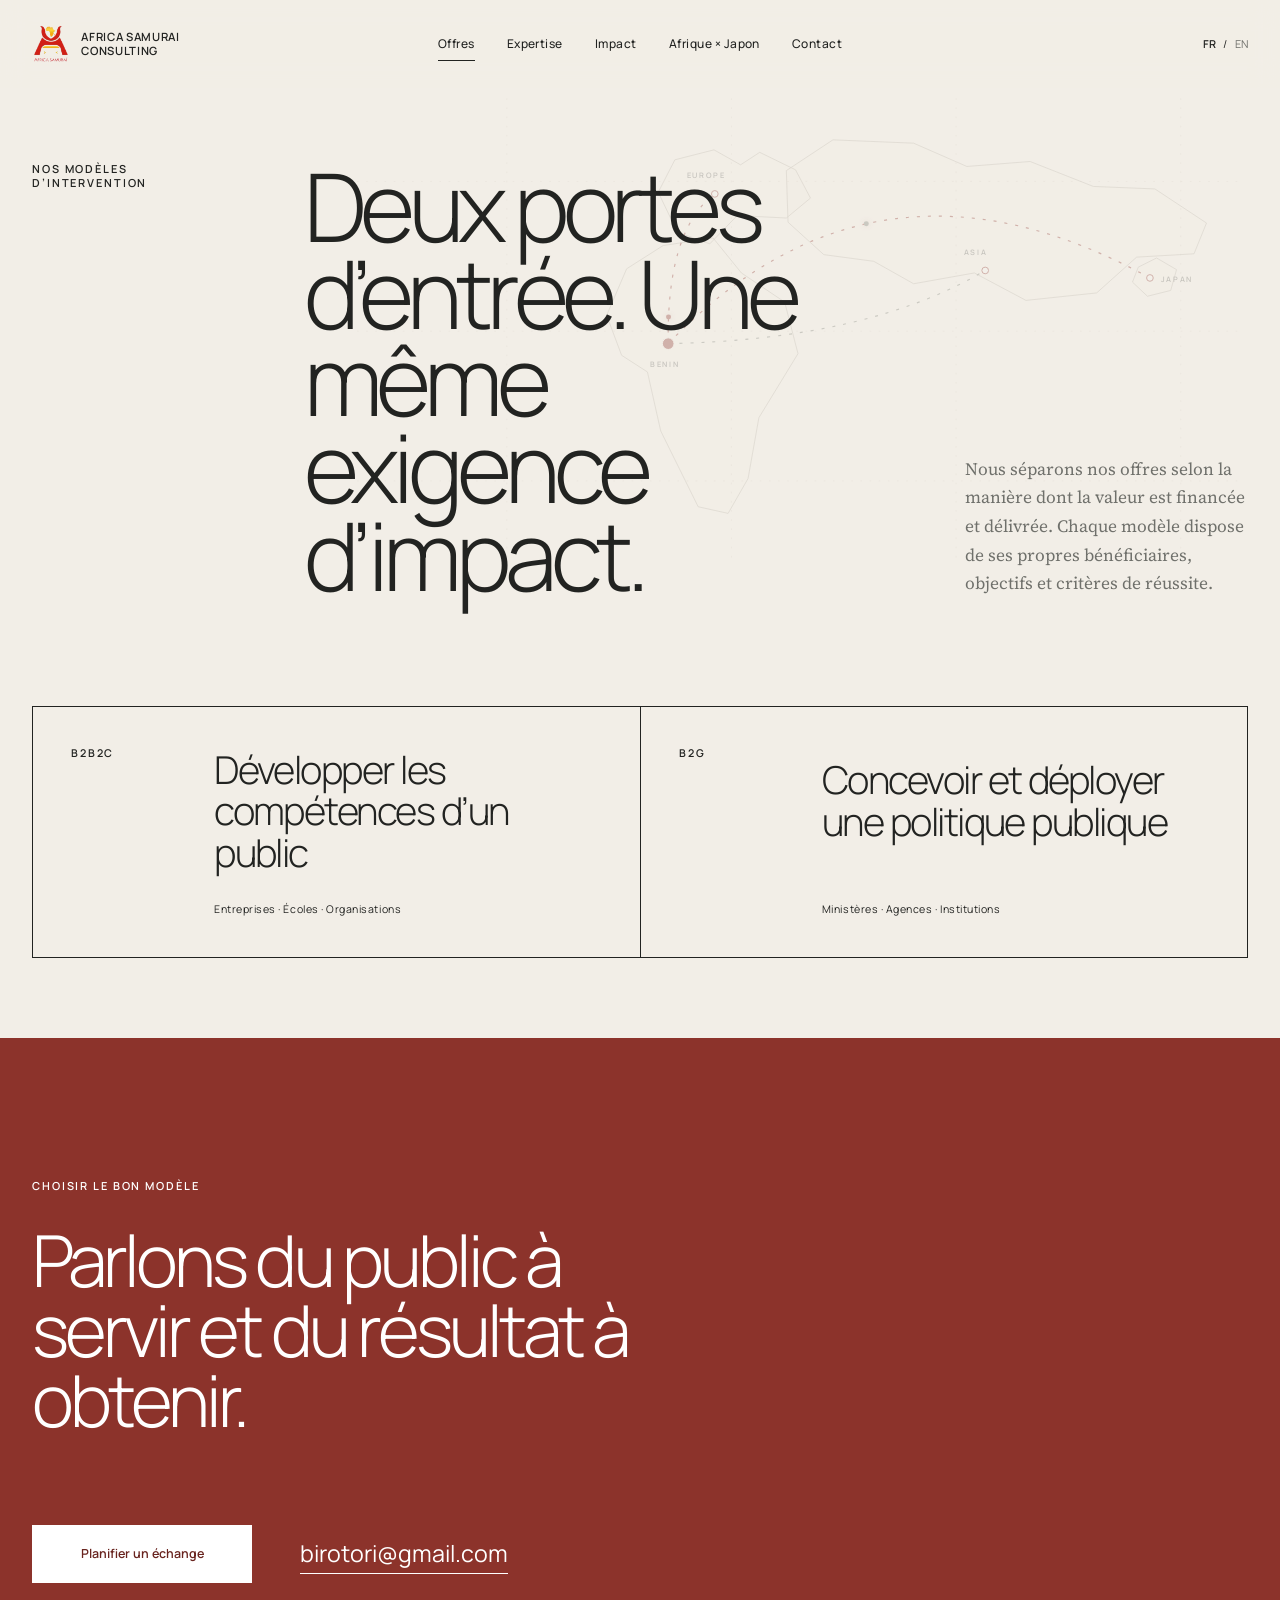
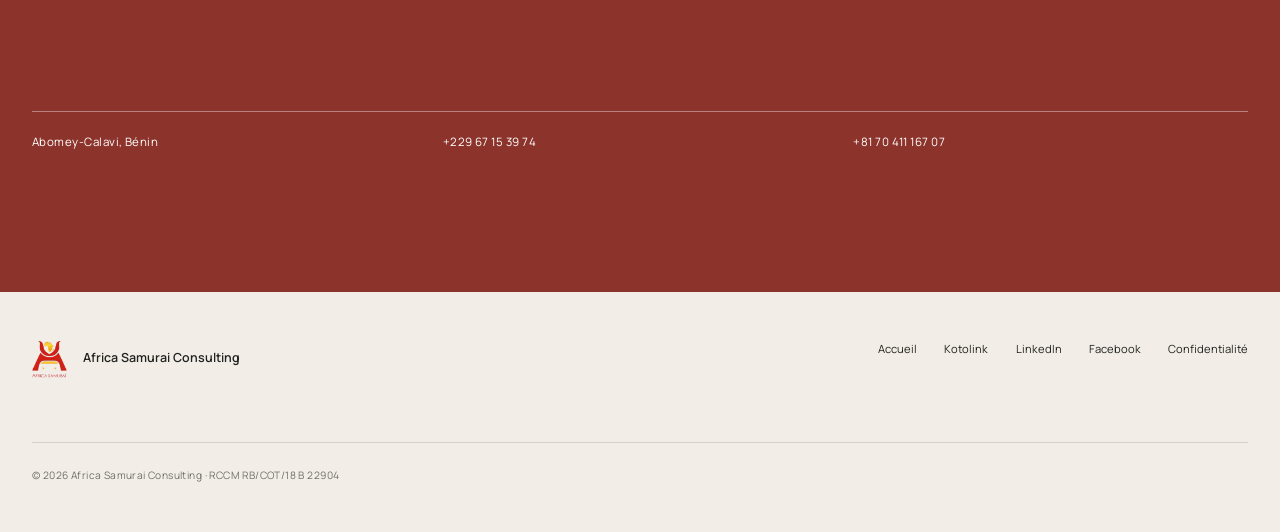
==== commit a45a9db6: "feat: separer les parcours B2B2C et B2G" ====
--- a/offres.html
+++ b/offres.html
@@ -54,6 +54,43 @@
 
   <main id="main">
     <section class="offers-hero section-shell">
+      <div class="world-network world-network--offers" aria-hidden="true">
+        <svg viewBox="0 0 1200 700" role="presentation">
+          <g class="network-grid">
+            <path d="M70 170H1130M70 350H1130M70 530H1130"/>
+            <path d="M250 70V630M520 70V630M790 70V630M1060 70V630"/>
+          </g>
+          <g class="network-land">
+            <path d="M438 247l-44 28-24 56 18 48 31 20 16 71 45 91 36 8 24-42 13-73 47-77-16-62-52-35-34-42z"/>
+            <path d="M432 183l20-39 47-12 32 18 23-15 43 21 18 34-29 24-59-3-33 34-39-14z"/>
+            <path d="M586 157l56-37 97 4 64 28 76-6 76 30 74 3 62 41-15 37-69 4-48 43-85 9-62-33-73 13-48-27-60-8-43-39z"/>
+            <path d="M1009 273l22-11 24 14-7 25-28 7-18-17z"/>
+          </g>
+          <g class="network-routes">
+            <path class="network-route network-route--one" d="M444 365Q442 228 500 185"/>
+            <path class="network-route network-route--two" d="M444 365Q694 105 1023 286"/>
+            <path class="network-route network-route--three" d="M444 365Q686 360 825 277"/>
+          </g>
+          <g class="network-nodes">
+            <circle class="network-origin" cx="444" cy="365" r="7"/>
+            <circle cx="500" cy="185" r="4"/>
+            <circle cx="825" cy="277" r="4"/>
+            <circle cx="1023" cy="286" r="4"/>
+          </g>
+          <g class="network-labels">
+            <text x="422" y="393">BENIN</text>
+            <text x="466" y="166">EUROPE</text>
+            <text x="799" y="259">ASIA</text>
+            <text x="1036" y="291">JAPAN</text>
+          </g>
+          <circle class="network-traveller" r="3">
+            <animateMotion dur="8s" repeatCount="indefinite" path="M444 365Q442 228 500 185"/>
+          </circle>
+          <circle class="network-traveller network-traveller--delay" r="3">
+            <animateMotion dur="12s" begin="-4s" repeatCount="indefinite" path="M444 365Q694 105 1023 286"/>
+          </circle>
+        </svg>
+      </div>
       <div class="offers-intro reveal">
         <p class="eyebrow" data-copy-fr="Nos modèles d’intervention" data-copy-en="Our delivery models">Nos modèles d’intervention</p>
         <h1 data-copy-fr="Deux portes d’entrée. Une même exigence d’impact." data-copy-en="Two ways in. One standard of impact.">Deux portes d’entrée. Une même exigence d’impact.</h1>
@@ -63,12 +100,12 @@
       </div>
 
       <div class="model-selector reveal" data-delay="120">
-        <a class="model-choice model-choice--b2b2c" href="#b2b2c">
+        <a class="model-choice model-choice--b2b2c" href="./b2b2c.html">
           <span>B2B2C</span>
           <strong data-copy-fr="Développer les compétences d’un public" data-copy-en="Build the capabilities of an audience">Développer les compétences d’un public</strong>
           <small data-copy-fr="Entreprises · Écoles · Organisations" data-copy-en="Companies · Schools · Organisations">Entreprises · Écoles · Organisations</small>
         </a>
-        <a class="model-choice model-choice--b2g" href="#b2g">
+        <a class="model-choice model-choice--b2g" href="./b2g.html">
           <span>B2G</span>
           <strong data-copy-fr="Concevoir et déployer une politique publique" data-copy-en="Design and deliver a public programme">Concevoir et déployer une politique publique</strong>
           <small data-copy-fr="Ministères · Agences · Institutions" data-copy-en="Ministries · Agencies · Institutions">Ministères · Agences · Institutions</small>
@@ -76,173 +113,6 @@
       </div>
     </section>
 
-    <section class="model-section model-section--b2b2c" id="b2b2c">
-      <div class="section-shell">
-        <div class="model-header">
-          <div class="model-code reveal">B2B2C</div>
-          <div class="model-title reveal" data-delay="80">
-            <p class="eyebrow" data-copy-fr="Programmes pour collaborateurs et bénéficiaires" data-copy-en="Programmes for employees and beneficiaries">Programmes pour collaborateurs et bénéficiaires</p>
-            <h2 data-copy-fr="Vous ouvrez l’accès. Nous transformons l’apprentissage en capacité utile." data-copy-en="You open access. We turn learning into useful capability.">
-              Vous ouvrez l’accès. Nous transformons l’apprentissage en capacité utile.
-            </h2>
-          </div>
-          <div class="model-explanation reveal" data-delay="160">
-            <p data-copy-fr="L’entreprise, l’école ou l’organisation constitue et finance une cohorte. Africa Samurai adapte le parcours, anime les sessions et mesure la progression des participants." data-copy-en="The company, school or organisation forms and funds a cohort. Africa Samurai adapts the pathway, delivers the sessions and measures participant progress.">
-              L’entreprise, l’école ou l’organisation constitue et finance une cohorte. Africa Samurai adapte le parcours, anime les sessions et mesure la progression des participants.
-            </p>
-          </div>
-        </div>
-
-        <div class="flagship-programmes">
-          <article class="programme programme--ia reveal">
-            <div class="programme-topline">
-              <span data-copy-fr="Offre phare / Compétences IA" data-copy-en="Flagship / AI capabilities">Offre phare / Compétences IA</span>
-              <span data-copy-fr="Présentiel ou en ligne" data-copy-en="In person or online">Présentiel ou en ligne</span>
-            </div>
-            <div class="programme-body">
-              <div>
-                <h3 data-copy-fr="L’intelligence artificielle pour tous" data-copy-en="Artificial intelligence for everyone">L’intelligence artificielle pour tous</h3>
-                <p data-copy-fr="Un parcours sans jargon pour aider les professionnels non techniques à intégrer l’IA dans leurs activités : recherche, rédaction, création de contenu, organisation et automatisation des tâches courantes." data-copy-en="A jargon-free pathway helping non-technical professionals integrate AI into their work: research, writing, content creation, organisation and everyday task automation.">
-                  Un parcours sans jargon pour aider les professionnels non techniques à intégrer l’IA dans leurs activités : recherche, rédaction, création de contenu, organisation et automatisation des tâches courantes.
-                </p>
-              </div>
-              <dl class="programme-facts">
-                <div>
-                  <dt data-copy-fr="Public" data-copy-en="Audience">Public</dt>
-                  <dd data-copy-fr="Professionnels non techniques, entrepreneurs, équipes support" data-copy-en="Non-technical professionals, entrepreneurs, support teams">Professionnels non techniques, entrepreneurs, équipes support</dd>
-                </div>
-                <div>
-                  <dt data-copy-fr="Format" data-copy-en="Format">Format</dt>
-                  <dd data-copy-fr="Cohorte de 15 personnes maximum" data-copy-en="Cohorts of up to 15 participants">Cohorte de 15 personnes maximum</dd>
-                </div>
-                <div>
-                  <dt data-copy-fr="Résultat attendu" data-copy-en="Expected outcome">Résultat attendu</dt>
-                  <dd data-copy-fr="Des usages IA concrets intégrés au travail quotidien" data-copy-en="Practical AI use cases embedded in daily work">Des usages IA concrets intégrés au travail quotidien</dd>
-                </div>
-              </dl>
-            </div>
-            <a class="programme-link" href="https://page.laforge-hub.com/ia-pour-tous" target="_blank" rel="noopener" data-copy-fr="Voir la page du programme" data-copy-en="View programme page">Voir la page du programme</a>
-          </article>
-
-          <article class="programme programme--pmp reveal">
-            <div class="programme-topline">
-              <span data-copy-fr="Offre phare / Compétences transversales" data-copy-en="Flagship / Cross-functional skills">Offre phare / Compétences transversales</span>
-              <span data-copy-fr="Accompagnement structuré" data-copy-en="Structured support">Accompagnement structuré</span>
-            </div>
-            <div class="programme-body">
-              <div>
-                <h3>PMP Ready</h3>
-                <p data-copy-fr="Un accompagnement destiné aux chefs de projet et aux profils techniques — développeurs, ingénieurs, data, cloud ou cyber — qui veulent structurer leur évolution vers le pilotage à l’ère de l’IA." data-copy-en="Support for project managers and technical profiles — developers, engineers, data, cloud or cyber specialists — seeking to structure their transition into leadership in the AI era.">
-                  Un accompagnement destiné aux chefs de projet et aux profils techniques — développeurs, ingénieurs, data, cloud ou cyber — qui veulent structurer leur évolution vers le pilotage à l’ère de l’IA.
-                </p>
-              </div>
-              <dl class="programme-facts">
-                <div>
-                  <dt data-copy-fr="Parcours" data-copy-en="Pathway">Parcours</dt>
-                  <dd data-copy-fr="Diagnostic, plan personnel, deux séances et 14 jours de suivi" data-copy-en="Assessment, personal plan, two sessions and 14 days of follow-up">Diagnostic, plan personnel, deux séances et 14 jours de suivi</dd>
-                </div>
-                <div>
-                  <dt data-copy-fr="Compétences" data-copy-en="Capabilities">Compétences</dt>
-                  <dd data-copy-fr="Priorités, risques, délais, parties prenantes et équipes hybrides" data-copy-en="Priorities, risks, timelines, stakeholders and hybrid teams">Priorités, risques, délais, parties prenantes et équipes hybrides</dd>
-                </div>
-                <div>
-                  <dt data-copy-fr="Résultat attendu" data-copy-en="Expected outcome">Résultat attendu</dt>
-                  <dd data-copy-fr="Un plan de préparation et d’évolution professionnelle réaliste" data-copy-en="A realistic preparation and career development plan">Un plan de préparation et d’évolution professionnelle réaliste</dd>
-                </div>
-              </dl>
-            </div>
-            <a class="programme-link" href="https://page.laforge-hub.com/pmp-ready" target="_blank" rel="noopener" data-copy-fr="Voir la page du programme" data-copy-en="View programme page">Voir la page du programme</a>
-            <p class="programme-disclaimer" data-copy-fr="PMP Ready est une préparation indépendante. L’examen et la certification PMP® sont délivrés exclusivement par PMI." data-copy-en="PMP Ready is an independent preparation programme. The PMP® exam and certification are delivered exclusively by PMI.">
-              PMP Ready est une préparation indépendante. L’examen et la certification PMP® sont délivrés exclusivement par PMI.
-            </p>
-          </article>
-        </div>
-
-        <div class="cohort-strip reveal">
-          <div>
-            <p class="eyebrow" data-copy-fr="Parcours sur mesure" data-copy-en="Tailored pathways">Parcours sur mesure</p>
-            <h3 data-copy-fr="Une cohorte, un besoin métier, un résultat mesurable." data-copy-en="One cohort, one business need, one measurable outcome.">Une cohorte, un besoin métier, un résultat mesurable.</h3>
-          </div>
-          <p data-copy-fr="Nous pouvons adapter les contenus, le rythme et les cas pratiques à un secteur, une équipe ou une communauté spécifique." data-copy-en="We can adapt content, pace and practical cases to a specific sector, team or community.">
-            Nous pouvons adapter les contenus, le rythme et les cas pratiques à un secteur, une équipe ou une communauté spécifique.
-          </p>
-          <button class="text-link calendly-trigger" type="button" data-copy-fr="Composer une cohorte" data-copy-en="Build a cohort">Composer une cohorte</button>
-        </div>
-      </div>
-    </section>
-
-    <section class="model-section model-section--b2g" id="b2g">
-      <div class="section-shell">
-        <div class="model-header">
-          <div class="model-code reveal">B2G</div>
-          <div class="model-title reveal" data-delay="80">
-            <p class="eyebrow" data-copy-fr="Programmes publics & EdTech" data-copy-en="Public programmes & EdTech">Programmes publics & EdTech</p>
-            <h2 data-copy-fr="Du cadrage institutionnel au déploiement sur le terrain." data-copy-en="From institutional framing to field delivery.">Du cadrage institutionnel au déploiement sur le terrain.</h2>
-          </div>
-          <div class="model-explanation reveal" data-delay="160">
-            <p data-copy-fr="Africa Samurai aide les institutions publiques et leurs partenaires à transformer une ambition éducative ou numérique en programme pilotable, mesurable et adapté aux réalités locales." data-copy-en="Africa Samurai helps public institutions and their partners turn an education or digital ambition into a manageable, measurable programme adapted to local realities.">
-              Africa Samurai aide les institutions publiques et leurs partenaires à transformer une ambition éducative ou numérique en programme pilotable, mesurable et adapté aux réalités locales.
-            </p>
-          </div>
-        </div>
-
-        <div class="government-capabilities">
-          <article class="government-row reveal">
-            <span data-copy-fr="Concevoir" data-copy-en="Design">Concevoir</span>
-            <h3 data-copy-fr="Programmes nationaux ou sectoriels" data-copy-en="National or sector programmes">Programmes nationaux ou sectoriels</h3>
-            <p data-copy-fr="Diagnostic des besoins, architecture pédagogique, objectifs, budget, gouvernance et indicateurs de suivi." data-copy-en="Needs assessment, learning architecture, objectives, budget, governance and monitoring indicators.">
-              Diagnostic des besoins, architecture pédagogique, objectifs, budget, gouvernance et indicateurs de suivi.
-            </p>
-          </article>
-          <article class="government-row reveal">
-            <span data-copy-fr="Piloter" data-copy-en="Pilot">Piloter</span>
-            <h3 data-copy-fr="Expérimentations EdTech et IA hors-ligne" data-copy-en="EdTech and offline AI pilots">Expérimentations EdTech et IA hors-ligne</h3>
-            <p data-copy-fr="Déploiement de pilotes dans les établissements, formation des acteurs, assistance opérationnelle et collecte de données d’usage." data-copy-en="Deployment of school pilots, stakeholder training, operational support and usage data collection.">
-              Déploiement de pilotes dans les établissements, formation des acteurs, assistance opérationnelle et collecte de données d’usage.
-            </p>
-          </article>
-          <article class="government-row reveal">
-            <span data-copy-fr="Coordonner" data-copy-en="Coordinate">Coordonner</span>
-            <h3 data-copy-fr="Partenaires, ministères et opérateurs" data-copy-en="Partners, ministries and operators">Partenaires, ministères et opérateurs</h3>
-            <p data-copy-fr="Facilitation institutionnelle, mobilisation des parties prenantes et coordination locale des entreprises technologiques internationales." data-copy-en="Institutional facilitation, stakeholder mobilisation and local coordination of international technology companies.">
-              Facilitation institutionnelle, mobilisation des parties prenantes et coordination locale des entreprises technologiques internationales.
-            </p>
-          </article>
-          <article class="government-row reveal">
-            <span data-copy-fr="Étendre" data-copy-en="Scale">Étendre</span>
-            <h3 data-copy-fr="Mesure d’impact et passage à l’échelle" data-copy-en="Impact measurement and scale-up">Mesure d’impact et passage à l’échelle</h3>
-            <p data-copy-fr="Analyse des résultats, documentation des apprentissages et préparation d’un déploiement progressif, soutenable et sécurisé." data-copy-en="Results analysis, learning documentation and preparation for gradual, sustainable and secure deployment.">
-              Analyse des résultats, documentation des apprentissages et préparation d’un déploiement progressif, soutenable et sécurisé.
-            </p>
-          </article>
-        </div>
-
-        <div class="public-proof reveal">
-          <div class="public-proof-label">
-            <span data-copy-fr="Référence actuelle" data-copy-en="Current reference">Référence actuelle</span>
-            <strong>Sèmè City</strong>
-          </div>
-          <p data-copy-fr="Africa Samurai intervient sous contrat avec l’Agence de Développement de Sèmè City, Présidence de la République du Bénin, pour coordonner des programmes de formation en intelligence artificielle destinés aux élèves du secondaire." data-copy-en="Africa Samurai is contracted by the Sèmè City Development Agency, Presidency of the Republic of Benin, to coordinate artificial intelligence training programmes for secondary-school students.">
-            Africa Samurai intervient sous contrat avec l’Agence de Développement de Sèmè City, Présidence de la République du Bénin, pour coordonner des programmes de formation en intelligence artificielle destinés aux élèves du secondaire.
-          </p>
-          <div class="public-proof-meta">
-            <span data-copy-fr="Coordination de programme" data-copy-en="Programme coordination">Coordination de programme</span>
-            <span data-copy-fr="Formation IA" data-copy-en="AI training">Formation IA</span>
-            <span data-copy-fr="Éducation secondaire" data-copy-en="Secondary education">Éducation secondaire</span>
-          </div>
-        </div>
-
-        <div class="b2g-process reveal">
-          <p class="eyebrow" data-copy-fr="Notre méthode" data-copy-en="Our method">Notre méthode</p>
-          <ol>
-            <li><span>01</span><strong data-copy-fr="Cadrer" data-copy-en="Frame">Cadrer</strong></li>
-            <li><span>02</span><strong data-copy-fr="Piloter" data-copy-en="Pilot">Piloter</strong></li>
-            <li><span>03</span><strong data-copy-fr="Mesurer" data-copy-en="Measure">Mesurer</strong></li>
-            <li><span>04</span><strong data-copy-fr="Déployer" data-copy-en="Scale">Déployer</strong></li>
-          </ol>
-        </div>
-      </div>
-    </section>
 
     <section class="contact" id="contact">
       <div class="contact-inner section-shell reveal">
--- a/style.css
+++ b/style.css
@@ -268,9 +268,119 @@
 }
 
 .hero {
+  position: relative;
   min-height: 100svh;
   padding: clamp(8.5rem, 14vh, 11rem) max(32px, calc((100vw - 1320px) / 2)) 0;
   background: var(--paper);
+  overflow: hidden;
+}
+
+.hero > :not(.world-network),
+.offers-hero > :not(.world-network) {
+  position: relative;
+  z-index: 2;
+}
+
+.world-network {
+  position: absolute;
+  z-index: 0;
+  top: 4.5rem;
+  left: 50%;
+  width: min(1120px, 82vw);
+  opacity: .42;
+  transform: translateX(-50%);
+  pointer-events: none;
+}
+
+.world-network svg {
+  display: block;
+  width: 100%;
+  height: auto;
+  overflow: visible;
+}
+
+.network-grid {
+  fill: none;
+  stroke: #cfc6ba;
+  stroke-width: .65;
+  stroke-dasharray: 2 9;
+}
+
+.network-land {
+  fill: rgba(199, 156, 118, .035);
+  stroke: #aaa398;
+  stroke-width: .8;
+  vector-effect: non-scaling-stroke;
+}
+
+.network-route {
+  fill: none;
+  stroke: var(--brick);
+  stroke-width: 1.15;
+  stroke-dasharray: 3 8;
+  vector-effect: non-scaling-stroke;
+  animation: networkFlow 22s linear infinite;
+}
+
+.network-route--two {
+  animation-duration: 28s;
+  animation-direction: reverse;
+}
+
+.network-route--three {
+  stroke: #7e8279;
+  animation-duration: 25s;
+}
+
+.network-nodes circle {
+  fill: var(--paper-light);
+  stroke: var(--brick);
+  stroke-width: 1;
+  vector-effect: non-scaling-stroke;
+}
+
+.network-nodes .network-origin {
+  fill: var(--brick);
+  stroke: var(--paper);
+  animation: networkPulse 3.6s ease-in-out infinite;
+  transform-box: fill-box;
+  transform-origin: center;
+}
+
+.network-labels {
+  fill: #6f706b;
+  font-family: var(--sans);
+  font-size: 9px;
+  font-weight: 600;
+  letter-spacing: 2px;
+}
+
+.network-traveller {
+  fill: var(--brick);
+  filter: drop-shadow(0 0 3px rgba(140, 51, 43, .28));
+}
+
+.network-traveller--delay {
+  fill: #777d73;
+}
+
+@keyframes networkFlow {
+  to {
+    stroke-dashoffset: -220;
+  }
+}
+
+@keyframes networkPulse {
+  0%,
+  100% {
+    opacity: .45;
+    transform: scale(.85);
+  }
+
+  50% {
+    opacity: 1;
+    transform: scale(1.28);
+  }
 }
 
 .hero-grid {
@@ -937,9 +1047,18 @@
 
 /* Offers */
 .offers-hero {
+  position: relative;
   min-height: 100svh;
   padding-top: clamp(10rem, 18vh, 13rem);
   padding-bottom: 5rem;
+  overflow: hidden;
+}
+
+.world-network--offers {
+  top: 2.5rem;
+  left: 63%;
+  width: min(1080px, 78vw);
+  opacity: .32;
 }
 
 .offers-intro {
@@ -1024,304 +1143,247 @@
   color: var(--paper-light);
 }
 
-.model-section {
+.programme-disclaimer {
+  max-width: 76ch;
+  margin: 1.2rem 0 0 !important;
+  color: #656861;
+  font-size: .69rem;
+  line-height: 1.45;
+}
+
+.offers-block {
   padding-block: var(--section-space);
 }
 
-.model-section--b2b2c {
+.target-hero {
+  min-height: 82svh;
+  padding-top: clamp(10rem, 18vh, 13rem);
+  padding-bottom: clamp(5rem, 10vh, 8rem);
+}
+
+.target-back {
+  display: inline-block;
+  margin-bottom: clamp(4rem, 10vh, 8rem);
+  border-bottom: 1px solid currentColor;
+  font-family: var(--sans);
+  font-size: .67rem;
+  text-decoration: none;
+}
+
+.target-hero-grid {
+  display: grid;
+  grid-template-columns: .35fr 1.5fr .75fr;
+  gap: clamp(2rem, 6vw, 7rem);
+  align-items: end;
+}
+
+.target-code {
+  align-self: start;
+  font-family: var(--sans);
+  font-size: clamp(1.2rem, 2vw, 2rem);
+  font-weight: 300;
+  letter-spacing: .12em;
+}
+
+.target-hero h1 {
+  max-width: 12ch;
+  margin: 0;
+  font-family: var(--sans);
+  font-size: clamp(3.6rem, 7vw, 7.8rem);
+  font-weight: 300;
+  letter-spacing: -.065em;
+  line-height: .92;
+}
+
+.target-summary {
+  max-width: 38ch;
+  margin: 0;
+  color: var(--muted);
+}
+
+.offers-block--b2b2c {
   background: var(--paper-light);
 }
 
-.model-section--b2g {
+.offers-block--b2g {
   background: #252623;
   color: var(--paper-light);
 }
 
-.model-header {
-  display: grid;
-  grid-template-columns: .45fr 1.5fr .8fr;
+.offers-section-head {
+  display: grid;
+  grid-template-columns: .35fr 1.5fr .75fr;
   gap: clamp(2rem, 6vw, 7rem);
   align-items: end;
-  margin-bottom: clamp(5rem, 10vw, 9rem);
-}
-
-.model-code {
+  margin-bottom: clamp(4rem, 8vw, 7rem);
+}
+
+.offers-section-code {
   align-self: start;
   font-family: var(--sans);
-  font-size: clamp(1.3rem, 2vw, 2rem);
-  font-weight: 300;
-  letter-spacing: .08em;
-}
-
-.model-title h2 {
+  font-size: 1rem;
+  letter-spacing: .1em;
+}
+
+.offers-section-head h2 {
   max-width: 15ch;
   margin: 0;
   font-family: var(--sans);
-  font-size: clamp(2.8rem, 5.5vw, 6rem);
+  font-size: clamp(2.7rem, 5vw, 5.6rem);
   font-weight: 300;
   letter-spacing: -.055em;
   line-height: .98;
 }
 
-.model-explanation p {
-  max-width: 38ch;
+.offers-section-head > p {
+  max-width: 34ch;
   margin: 0;
   color: var(--muted);
 }
 
-.model-section--b2g .model-explanation p {
+.offers-block--b2g .offers-section-head > p {
   color: #b9b8b1;
 }
 
-.flagship-programmes {
-  display: grid;
-  grid-template-columns: 1fr 1fr;
+.offer-list {
   border-top: 1px solid var(--ink);
-  border-left: 1px solid var(--ink);
-}
-
-.programme {
-  position: relative;
-  display: flex;
-  min-height: 690px;
-  flex-direction: column;
-  padding: clamp(1.6rem, 3vw, 3rem);
-  border-right: 1px solid var(--ink);
-  border-bottom: 1px solid var(--ink);
-}
-
-.programme--ia {
-  background: #e4d2c0;
-}
-
-.programme--pmp {
-  background: #dfe2da;
-}
-
-.programme-topline {
+}
+
+.offer-line {
+  display: grid;
+  grid-template-columns: .22fr 1.2fr 1fr .7fr auto;
+  gap: clamp(1.5rem, 4vw, 4.5rem);
+  align-items: start;
+  padding: clamp(2.5rem, 5vw, 5rem) 0;
+  border-bottom: 1px solid var(--line);
+}
+
+.offer-line-number {
+  padding-top: .2rem;
+  font-family: var(--sans);
+  font-size: .65rem;
+  letter-spacing: .12em;
+}
+
+.offer-line-title .eyebrow {
+  margin-bottom: 1rem;
+}
+
+.offer-line-title h3 {
+  max-width: 14ch;
+  margin: 0;
+  font-family: var(--sans);
+  font-size: clamp(1.8rem, 3vw, 3.3rem);
+  font-weight: 300;
+  letter-spacing: -.045em;
+  line-height: 1.04;
+}
+
+.offer-line-copy {
+  max-width: 39ch;
+  margin: 0;
+  color: var(--muted);
+}
+
+.offer-line-meta {
+  display: grid;
+  gap: .65rem;
+  font-family: var(--sans);
+  font-size: .66rem;
+  line-height: 1.45;
+}
+
+.offer-line-link {
+  padding-bottom: .35rem;
+  border-bottom: 1px solid currentColor;
+  font-family: var(--sans);
+  font-size: .68rem;
+  font-weight: 600;
+  text-decoration: none;
+}
+
+.offer-line-link:hover {
+  color: var(--brick);
+}
+
+.offers-note {
   display: flex;
   justify-content: space-between;
-  gap: 1rem;
-  padding-bottom: 1rem;
-  border-bottom: 1px solid rgba(34, 35, 33, .35);
+  gap: 2rem;
+  align-items: center;
+  padding-top: 2.5rem;
+}
+
+.offers-note p {
+  max-width: 55ch;
+  margin: 0;
+  font-style: italic;
+}
+
+.b2g-grid {
+  display: grid;
+  grid-template-columns: 1fr 1fr;
+  border-top: 1px solid #5a5b55;
+  border-left: 1px solid #5a5b55;
+}
+
+.b2g-item {
+  min-height: 280px;
+  padding: clamp(1.7rem, 3vw, 3rem);
+  border-right: 1px solid #5a5b55;
+  border-bottom: 1px solid #5a5b55;
+}
+
+.b2g-item > span {
   font-family: var(--sans);
   font-size: .61rem;
-  letter-spacing: .08em;
-  text-transform: uppercase;
-}
-
-.programme-body {
-  display: grid;
-  grid-template-columns: 1.05fr .8fr;
-  gap: clamp(2rem, 4vw, 4rem);
-  margin-top: clamp(3rem, 7vw, 6rem);
-}
-
-.programme h3 {
-  margin: 0 0 1.5rem;
-  font-family: var(--sans);
-  font-size: clamp(2.2rem, 4vw, 4.5rem);
-  font-weight: 300;
-  letter-spacing: -.055em;
-  line-height: .98;
-}
-
-.programme p {
-  max-width: 46ch;
-  margin: 0;
-}
-
-.programme-facts {
-  margin: 0;
-}
-
-.programme-facts div {
-  padding: 1rem 0;
-  border-bottom: 1px solid rgba(34, 35, 33, .25);
-}
-
-.programme-facts div:first-child {
-  padding-top: 0;
-}
-
-.programme-facts dt {
-  margin-bottom: .35rem;
-  font-family: var(--sans);
-  font-size: .59rem;
-  font-weight: 600;
-  letter-spacing: .1em;
-  text-transform: uppercase;
-}
-
-.programme-facts dd {
-  margin: 0;
-  font-size: .92rem;
-  line-height: 1.5;
-}
-
-.programme-link {
-  align-self: flex-start;
-  margin-top: auto;
-  padding: .45rem 0;
-  border-bottom: 1px solid currentColor;
-  font-family: var(--sans);
-  font-size: .72rem;
-  font-weight: 600;
-  text-decoration: none;
-}
-
-.programme-link:hover {
-  color: var(--brick-dark);
-}
-
-.programme-disclaimer {
-  margin-top: 1.2rem !important;
-  color: #656861;
-  font-size: .69rem;
-  line-height: 1.45;
-}
-
-.cohort-strip {
-  display: grid;
-  grid-template-columns: 1.15fr .9fr auto;
-  gap: clamp(2rem, 6vw, 7rem);
-  align-items: end;
-  padding: clamp(3rem, 6vw, 6rem) 0 0;
-}
-
-.cohort-strip h3 {
+  letter-spacing: .12em;
+}
+
+.b2g-item h3 {
   max-width: 18ch;
-  margin: 0;
-  font-family: var(--sans);
-  font-size: clamp(1.9rem, 3.5vw, 3.7rem);
-  font-weight: 300;
-  letter-spacing: -.045em;
-  line-height: 1.06;
-}
-
-.cohort-strip > p {
-  max-width: 42ch;
-  margin: 0;
-  color: var(--muted);
-}
-
-.government-capabilities {
-  border-top: 1px solid #64655f;
-}
-
-.government-row {
-  display: grid;
-  grid-template-columns: .55fr 1.15fr 1.25fr;
-  gap: clamp(2rem, 5vw, 6rem);
-  padding: clamp(2.2rem, 4vw, 4rem) 0;
-  border-bottom: 1px solid #50514c;
-}
-
-.government-row > span {
-  font-family: var(--sans);
-  font-size: .66rem;
-  letter-spacing: .12em;
-  text-transform: uppercase;
-}
-
-.government-row h3 {
-  margin: 0;
-  font-family: var(--sans);
-  font-size: clamp(1.5rem, 2.8vw, 3rem);
+  margin: clamp(3rem, 6vw, 6rem) 0 1rem;
+  font-family: var(--sans);
+  font-size: clamp(1.6rem, 2.8vw, 3rem);
   font-weight: 300;
   letter-spacing: -.04em;
   line-height: 1.08;
 }
 
-.government-row p {
-  max-width: 48ch;
+.b2g-item p {
+  max-width: 38ch;
   margin: 0;
   color: #b9b8b1;
 }
 
-.public-proof {
-  display: grid;
-  grid-template-columns: .6fr 1.25fr .75fr;
-  gap: clamp(2rem, 6vw, 7rem);
-  margin-top: clamp(5rem, 10vw, 9rem);
-  padding: clamp(2rem, 4vw, 4rem);
-  border: 1px solid #777870;
-  background: #30312d;
-}
-
-.public-proof-label {
-  display: grid;
-  align-content: space-between;
-  min-height: 210px;
-  font-family: var(--sans);
-}
-
-.public-proof-label span {
-  font-size: .63rem;
-  letter-spacing: .13em;
+.b2g-proof {
+  display: grid;
+  grid-template-columns: .35fr .6fr 1.4fr auto;
+  gap: clamp(2rem, 5vw, 5rem);
+  align-items: center;
+  margin-top: 3rem;
+  padding-top: 3rem;
+  border-top: 1px solid #5a5b55;
+}
+
+.b2g-proof > span {
+  font-family: var(--sans);
+  font-size: .62rem;
+  letter-spacing: .12em;
   text-transform: uppercase;
 }
 
-.public-proof-label strong {
+.b2g-proof > strong {
   color: var(--clay);
-  font-size: clamp(2rem, 3vw, 3rem);
+  font-family: var(--sans);
+  font-size: clamp(1.6rem, 2.5vw, 2.8rem);
   font-weight: 300;
 }
 
-.public-proof > p {
-  align-self: center;
-  max-width: 50ch;
-  margin: 0;
-  font-size: clamp(1.1rem, 1.4vw, 1.3rem);
-}
-
-.public-proof-meta {
-  display: grid;
-  align-content: end;
-}
-
-.public-proof-meta span {
-  padding: .75rem 0;
-  border-bottom: 1px solid #5d5e58;
-  color: #c2c1bb;
-  font-family: var(--sans);
-  font-size: .65rem;
-  letter-spacing: .04em;
-}
-
-.b2g-process {
-  margin-top: clamp(5rem, 9vw, 8rem);
-}
-
-.b2g-process ol {
-  display: grid;
-  grid-template-columns: repeat(4, 1fr);
-  margin: 0;
-  padding: 0;
-  border-top: 1px solid #64655f;
-  border-left: 1px solid #64655f;
-  list-style: none;
-}
-
-.b2g-process li {
-  display: grid;
-  min-height: 160px;
-  align-content: space-between;
-  padding: 1.3rem;
-  border-right: 1px solid #64655f;
-  border-bottom: 1px solid #64655f;
-}
-
-.b2g-process li span {
-  font-family: var(--sans);
-  font-size: .6rem;
-  letter-spacing: .12em;
-}
-
-.b2g-process li strong {
-  font-family: var(--sans);
-  font-size: clamp(1.2rem, 2vw, 2rem);
-  font-weight: 300;
+.b2g-proof > p {
+  max-width: 56ch;
+  margin: 0;
+  color: #d0cfc8;
 }
 
 .calendly-modal {
@@ -1407,15 +1469,17 @@
     grid-template-columns: .4fr 1.5fr .8fr;
   }
 
-  .programme-body {
-    grid-template-columns: 1fr;
-  }
-
-  .cohort-strip {
-    grid-template-columns: 1fr 1fr;
-  }
-
-  .cohort-strip .text-link {
+  .offer-line {
+    grid-template-columns: .18fr 1fr 1fr;
+  }
+
+  .offer-line-meta {
+    grid-column: 2;
+  }
+
+  .offer-line-link {
+    grid-column: 3;
+    grid-row: 2;
     justify-self: start;
   }
 }
@@ -1483,6 +1547,24 @@
 
   .hero-stamp {
     right: 8%;
+  }
+
+  .world-network {
+    top: 5.5rem;
+    left: 62%;
+    width: 980px;
+    opacity: .27;
+  }
+
+  .network-labels {
+    display: none;
+  }
+
+  .world-network--offers {
+    top: 4.5rem;
+    left: 70%;
+    width: 900px;
+    opacity: .23;
   }
 
   .hero-index {
@@ -1612,8 +1694,9 @@
   }
 
   .offers-intro,
-  .model-header,
-  .public-proof {
+  .offers-section-head,
+  .target-hero-grid,
+  .b2g-proof {
     grid-template-columns: 1fr;
   }
 
@@ -1625,8 +1708,7 @@
     font-size: clamp(3.35rem, 15vw, 5.2rem);
   }
 
-  .model-selector,
-  .flagship-programmes {
+  .model-selector {
     grid-template-columns: 1fr;
   }
 
@@ -1639,36 +1721,39 @@
     border-left: 0;
   }
 
-  .model-title h2 {
-    font-size: clamp(2.8rem, 13vw, 4.5rem);
-  }
-
-  .programme {
+  .target-hero {
     min-height: auto;
-  }
-
-  .programme-body {
+    padding-top: 8.5rem;
+  }
+
+  .target-back {
     margin-bottom: 4rem;
   }
 
-  .programme-link {
-    margin-top: 1rem;
-  }
-
-  .cohort-strip,
-  .government-row {
-    grid-template-columns: 1fr;
-  }
-
-  .government-row {
-    gap: 1.25rem;
-  }
-
-  .public-proof-label {
-    min-height: 130px;
-  }
-
-  .b2g-process ol {
+  .target-hero-grid {
+    gap: 2rem;
+  }
+
+  .target-hero h1 {
+    font-size: clamp(3.3rem, 15vw, 5.2rem);
+  }
+
+  .offer-line {
+    grid-template-columns: .18fr 1fr;
+  }
+
+  .offer-line-copy,
+  .offer-line-meta,
+  .offer-line-link {
+    grid-column: 2;
+    grid-row: auto;
+  }
+
+  .offers-note {
+    display: grid;
+  }
+
+  .b2g-grid {
     grid-template-columns: 1fr 1fr;
   }
 }
@@ -1694,4 +1779,13 @@
   [data-parallax] img {
     transform: none !important;
   }
-}
+
+  .network-route,
+  .network-nodes .network-origin {
+    animation: none !important;
+  }
+
+  .network-traveller {
+    display: none;
+  }
+}
